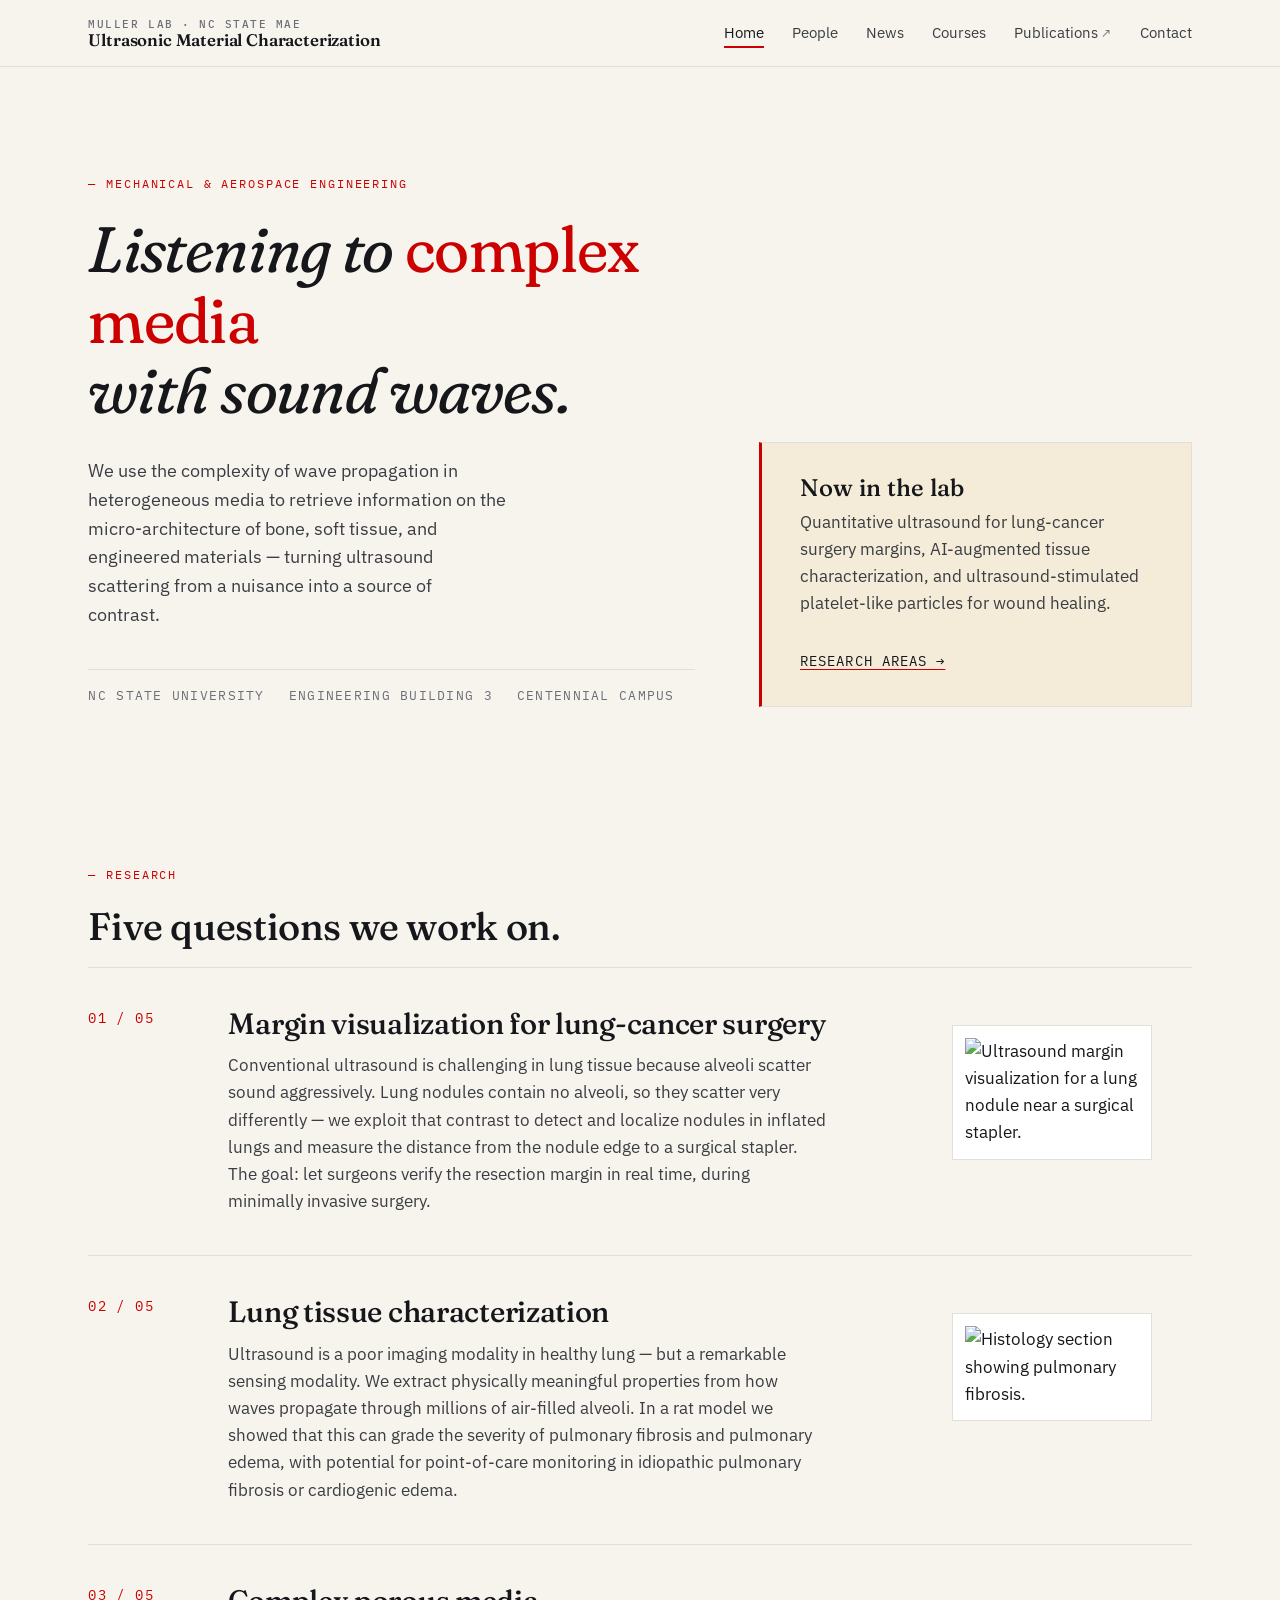
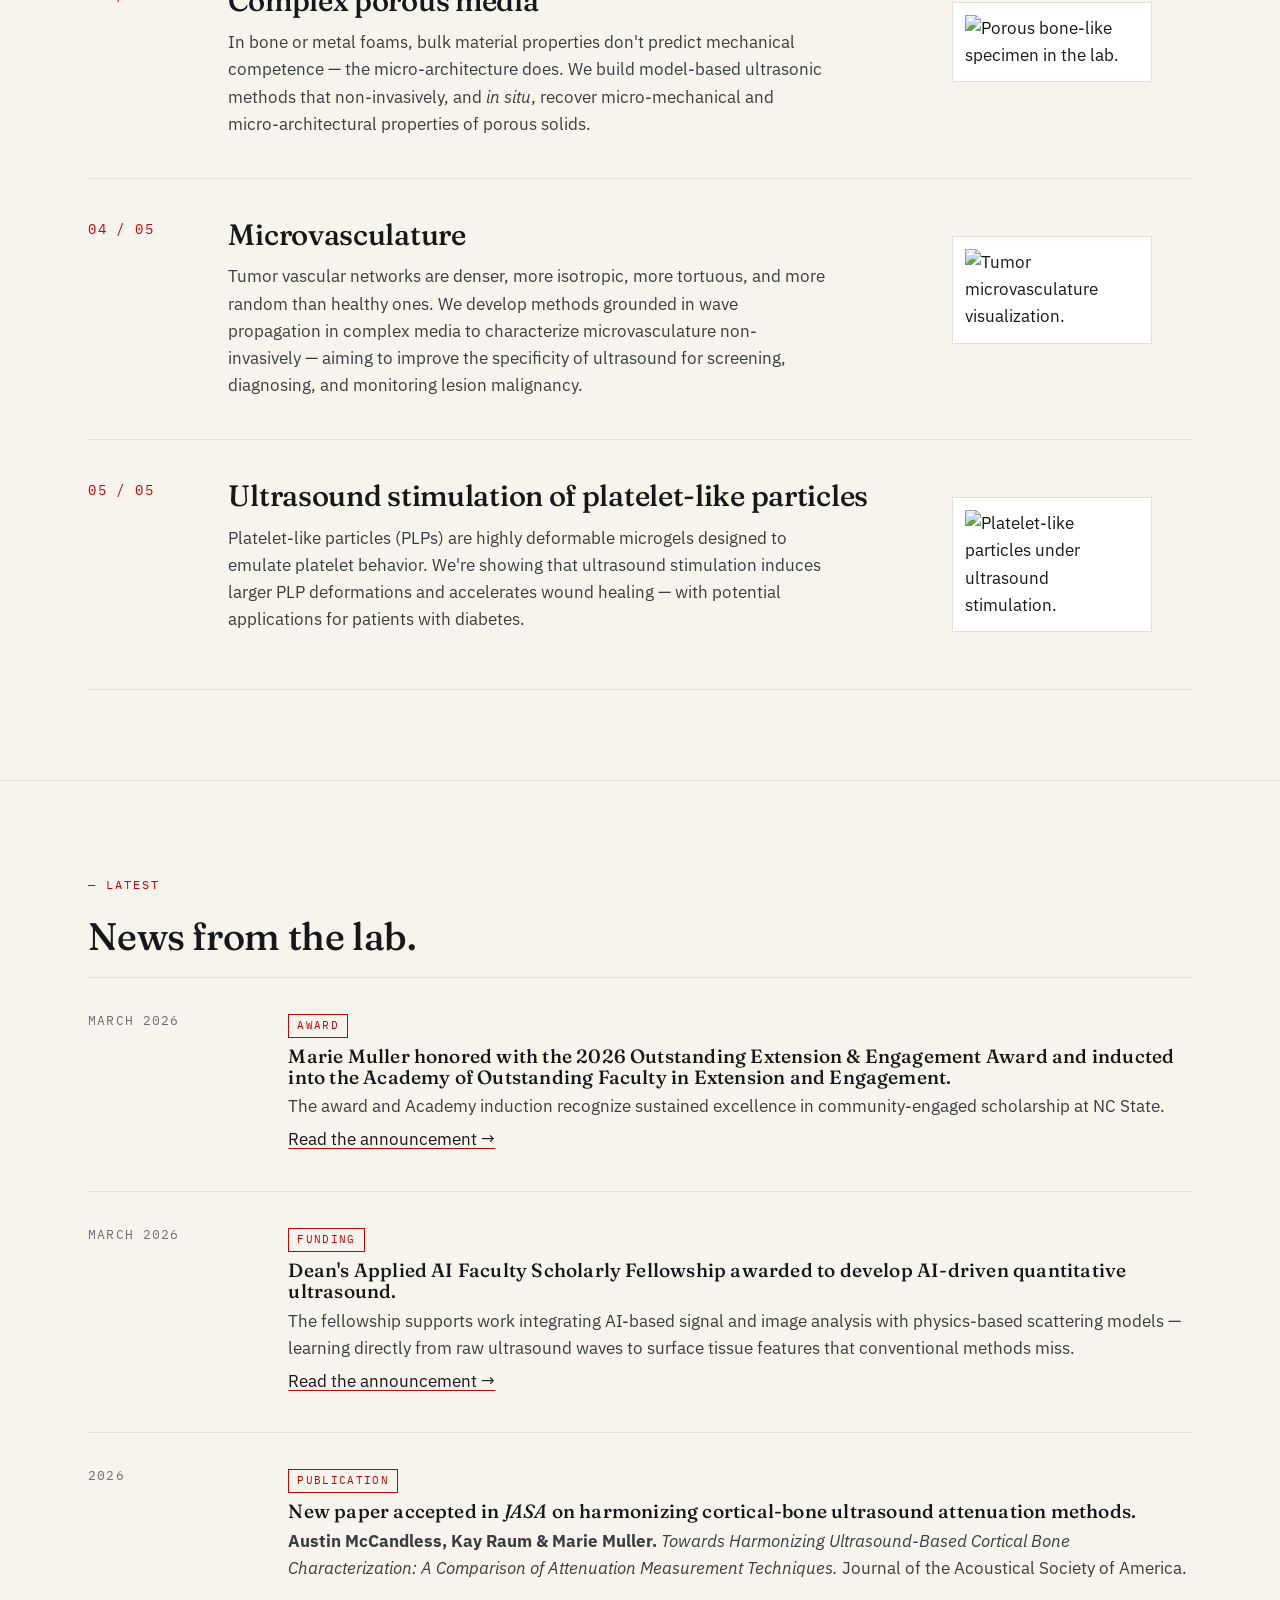
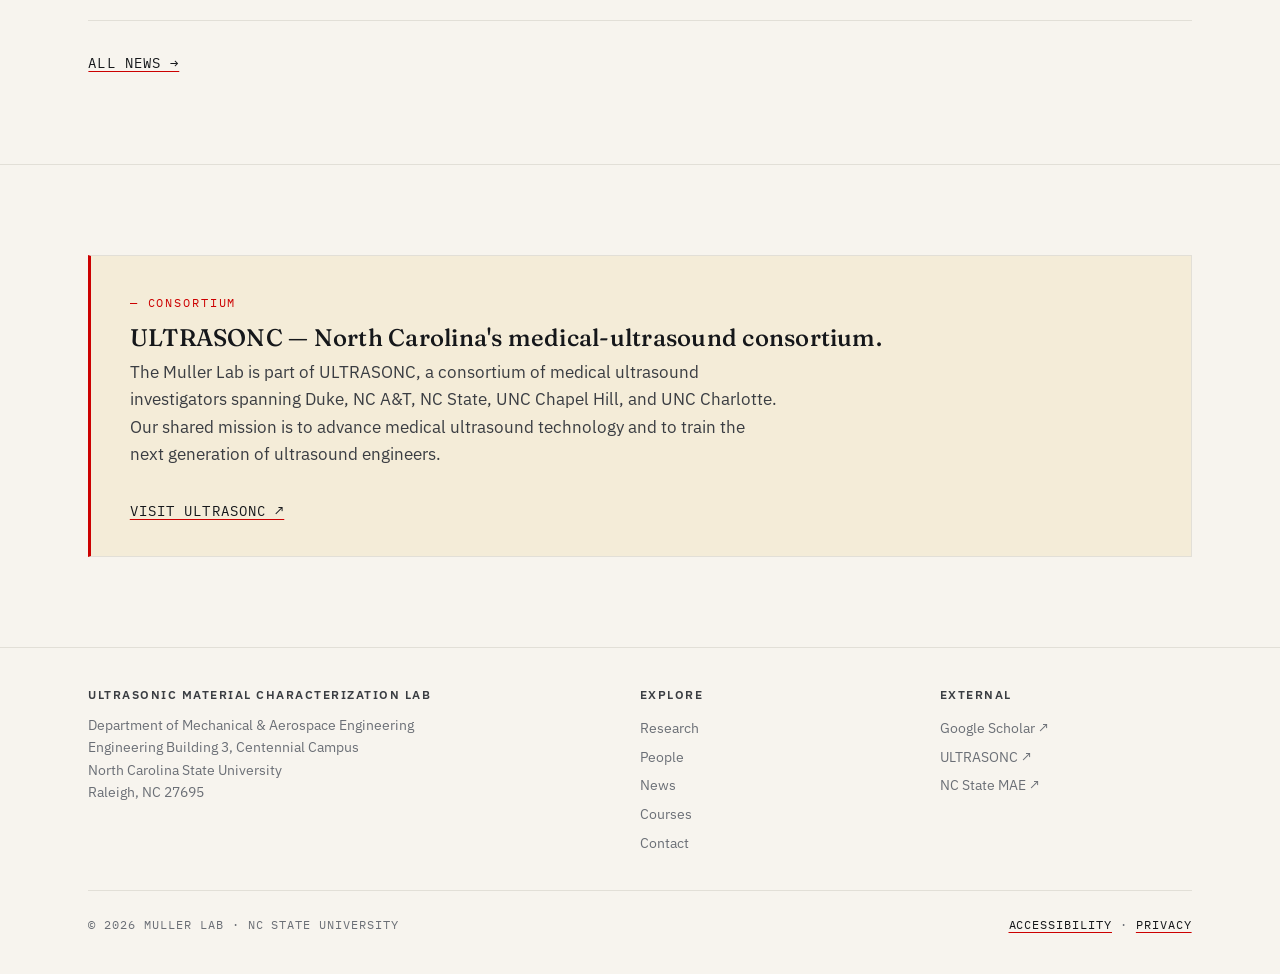
==== index.html @ 711a4ac7 "Add files via upload" ====
<!doctype html>
<html lang="en">
<head>
  <meta charset="utf-8" />
  <meta name="viewport" content="width=device-width, initial-scale=1" />
  <title>Ultrasonic Material Characterization Lab — Marie Muller, NC State</title>
  <meta name="description" content="The Muller Lab at NC State develops ultrasound methods to characterize the micro-architecture of complex media — from lung tissue and bone to engineered soft materials." />

  <!-- Fonts: Fraunces (display serif) + IBM Plex Sans (body) -->
  <link rel="preconnect" href="https://fonts.googleapis.com" />
  <link rel="preconnect" href="https://fonts.gstatic.com" crossorigin />
  <link href="https://fonts.googleapis.com/css2?family=Fraunces:ital,opsz,wght,SOFT,WONK@0,9..144,400..700,30..100,0..1;1,9..144,400..700,30..100,0..1&family=IBM+Plex+Mono:wght@400;500&family=IBM+Plex+Sans:wght@400;500;600&display=swap" rel="stylesheet" />

  <link rel="stylesheet" href="assets/css/style.css" />
</head>
<body>

  <header class="site-header">
    <nav class="nav" aria-label="Primary">
      <a class="brand" href="index.html">
        <small>Muller Lab · NC State MAE</small>
        <b>Ultrasonic Material Characterization</b>
      </a>
      <button class="nav-toggle" aria-expanded="false" aria-controls="nav-links">Menu</button>
      <ul class="nav-links" id="nav-links">
        <li><a class="active" href="index.html">Home</a></li>
        <li><a href="people.html">People</a></li>
        <li><a href="news.html">News</a></li>
        <li><a href="courses.html">Courses</a></li>
        <li><a class="external" href="https://scholar.google.com/citations?user=9_iponoAAAAJ&hl=en" rel="noopener">Publications</a></li>
        <li><a href="contact.html">Contact</a></li>
      </ul>
    </nav>
  </header>

  <main>

    <!-- HERO -->
    <section class="hero">
      <div class="wrap">
        <div class="hero-grid">
          <div class="reveal d1">
            <span class="eyebrow">Mechanical &amp; Aerospace Engineering</span>
            <h1>Listening to <em>complex media</em><br/>with sound waves.</h1>
            <p class="hero-lede">
              We use the complexity of wave propagation in heterogeneous media to retrieve
              information on the micro-architecture of bone, soft tissue, and engineered
              materials — turning ultrasound scattering from a nuisance into a source of contrast.
            </p>
            <div class="hero-meta">
              <span>NC State University</span>
              <span>Engineering Building 3</span>
              <span>Centennial Campus</span>
            </div>
          </div>
          <aside class="reveal d3" aria-label="Lab at a glance">
            <div class="callout">
              <h3>Now in the lab</h3>
              <p>
                Quantitative ultrasound for lung-cancer surgery margins, AI-augmented tissue
                characterization, and ultrasound-stimulated platelet-like particles for wound
                healing.
              </p>
              <a class="callout-link" href="#research">Research areas →</a>
            </div>
          </aside>
        </div>
      </div>
    </section>

    <!-- RESEARCH -->
    <section class="section" id="research">
      <div class="wrap">
        <span class="eyebrow">Research</span>
        <h2>Five questions we work on.</h2>

        <div class="research-list">

          <article class="research-item">
            <div class="research-num">01 / 05</div>
            <div class="research-body">
              <h3>Margin visualization for lung-cancer surgery</h3>
              <p>
                Conventional ultrasound is challenging in lung tissue because alveoli scatter
                sound aggressively. Lung nodules contain no alveoli, so they scatter very
                differently — we exploit that contrast to detect and localize nodules in
                inflated lungs and measure the distance from the nodule edge to a surgical
                stapler. The goal: let surgeons verify the resection margin in real time,
                during minimally invasive surgery.
              </p>
            </div>
            <figure class="research-figure">
              <img src="https://i0.wp.com/muller.wordpress.ncsu.edu/files/2023/11/NoduleMargin.png?ssl=1" alt="Ultrasound margin visualization for a lung nodule near a surgical stapler." loading="lazy" />
            </figure>
          </article>

          <article class="research-item">
            <div class="research-num">02 / 05</div>
            <div class="research-body">
              <h3>Lung tissue characterization</h3>
              <p>
                Ultrasound is a poor imaging modality in healthy lung — but a remarkable
                sensing modality. We extract physically meaningful properties from how waves
                propagate through millions of air-filled alveoli. In a rat model we showed
                that this can grade the severity of pulmonary fibrosis and pulmonary edema,
                with potential for point-of-care monitoring in idiopathic pulmonary fibrosis
                or cardiogenic edema.
              </p>
            </div>
            <figure class="research-figure">
              <img src="https://i0.wp.com/muller.wordpress.ncsu.edu/files/2020/08/FibrosisHist.jpg?ssl=1" alt="Histology section showing pulmonary fibrosis." loading="lazy" />
            </figure>
          </article>

          <article class="research-item">
            <div class="research-num">03 / 05</div>
            <div class="research-body">
              <h3>Complex porous media</h3>
              <p>
                In bone or metal foams, bulk material properties don't predict mechanical
                competence — the micro-architecture does. We build model-based ultrasonic
                methods that non-invasively, and <em>in&nbsp;situ</em>, recover micro-mechanical
                and micro-architectural properties of porous solids.
              </p>
            </div>
            <figure class="research-figure">
              <img src="https://i0.wp.com/muller.wordpress.ncsu.edu/files/2015/06/20151201_102800.jpg?ssl=1" alt="Porous bone-like specimen in the lab." loading="lazy" />
            </figure>
          </article>

          <article class="research-item">
            <div class="research-num">04 / 05</div>
            <div class="research-body">
              <h3>Microvasculature</h3>
              <p>
                Tumor vascular networks are denser, more isotropic, more tortuous, and more
                random than healthy ones. We develop methods grounded in wave propagation in
                complex media to characterize microvasculature non-invasively — aiming to
                improve the specificity of ultrasound for screening, diagnosing, and monitoring
                lesion malignancy.
              </p>
            </div>
            <figure class="research-figure">
              <img src="https://i0.wp.com/muller.wordpress.ncsu.edu/files/2018/06/TumorVasc.jpg?ssl=1" alt="Tumor microvasculature visualization." loading="lazy" />
            </figure>
          </article>

          <article class="research-item">
            <div class="research-num">05 / 05</div>
            <div class="research-body">
              <h3>Ultrasound stimulation of platelet-like particles</h3>
              <p>
                Platelet-like particles (PLPs) are highly deformable microgels designed to
                emulate platelet behavior. We're showing that ultrasound stimulation induces
                larger PLP deformations and accelerates wound healing — with potential
                applications for patients with diabetes.
              </p>
            </div>
            <figure class="research-figure">
              <img src="https://i0.wp.com/muller.wordpress.ncsu.edu/files/2019/06/PLP.jpg?ssl=1" alt="Platelet-like particles under ultrasound stimulation." loading="lazy" />
            </figure>
          </article>

        </div>
      </div>
    </section>

    <!-- LATEST NEWS PREVIEW -->
    <section class="section">
      <div class="wrap">
        <span class="eyebrow">Latest</span>
        <h2>News from the lab.</h2>

        <ul class="news-list">

          <li class="news-item">
            <div class="news-date">March 2026</div>
            <div class="news-body">
              <span class="news-tag">Award</span>
              <h3>Marie Muller honored with the 2026 Outstanding Extension &amp; Engagement Award and inducted into the Academy of Outstanding Faculty in Extension and Engagement.</h3>
              <p>The award and Academy induction recognize sustained excellence in community-engaged scholarship at NC State.</p>
              <p><a href="https://oe.ncsu.edu/2026-engaged-university-awards-ceremony-recognizes-top-scholars-teams-and-partners/" rel="noopener">Read the announcement →</a></p>
            </div>
          </li>

          <li class="news-item">
            <div class="news-date">March 2026</div>
            <div class="news-body">
              <span class="news-tag">Funding</span>
              <h3>Dean's Applied AI Faculty Scholarly Fellowship awarded to develop AI-driven quantitative ultrasound.</h3>
              <p>The fellowship supports work integrating AI-based signal and image analysis with physics-based scattering models — learning directly from raw ultrasound waves to surface tissue features that conventional methods miss.</p>
              <p><a href="https://engr.ncsu.edu/news/2026/03/11/coe-faculty-members-level-up-in-applied-ai/" rel="noopener">Read the announcement →</a></p>
            </div>
          </li>

          <li class="news-item">
            <div class="news-date">2026</div>
            <div class="news-body">
              <span class="news-tag">Publication</span>
              <h3>New paper accepted in <i>JASA</i> on harmonizing cortical-bone ultrasound attenuation methods.</h3>
              <p><b>Austin McCandless, Kay Raum &amp; Marie Muller.</b> <i>Towards Harmonizing Ultrasound-Based Cortical Bone Characterization: A Comparison of Attenuation Measurement Techniques.</i> Journal of the Acoustical Society of America.</p>
            </div>
          </li>

        </ul>

        <p style="margin-top:2rem;font-family:var(--font-mono);font-size:.85rem;letter-spacing:.08em;text-transform:uppercase;">
          <a href="news.html">All news →</a>
        </p>
      </div>
    </section>

    <!-- CONSORTIUM -->
    <section class="section">
      <div class="wrap">
        <div class="callout">
          <span class="eyebrow" style="margin-bottom:.75rem;">Consortium</span>
          <h3>ULTRASONC — North Carolina's medical-ultrasound consortium.</h3>
          <p>
            The Muller Lab is part of ULTRASONC, a consortium of medical ultrasound investigators spanning Duke, NC&nbsp;A&amp;T, NC&nbsp;State, UNC Chapel Hill, and UNC Charlotte. Our shared mission is to advance medical ultrasound technology and to train the next generation of ultrasound engineers.
          </p>
          <a class="callout-link" href="https://tarheels.live/ultrasonc/" rel="noopener">Visit ULTRASONC ↗</a>
        </div>
      </div>
    </section>

  </main>

  <footer class="site-footer">
    <div class="wrap">
      <div class="footer-grid">
        <div>
          <h4>Ultrasonic Material Characterization Lab</h4>
          <p>Department of Mechanical &amp; Aerospace Engineering<br/>
          Engineering Building 3, Centennial Campus<br/>
          North Carolina State University<br/>
          Raleigh, NC 27695</p>
        </div>
        <div>
          <h4>Explore</h4>
          <ul>
            <li><a href="index.html">Research</a></li>
            <li><a href="people.html">People</a></li>
            <li><a href="news.html">News</a></li>
            <li><a href="courses.html">Courses</a></li>
            <li><a href="contact.html">Contact</a></li>
          </ul>
        </div>
        <div>
          <h4>External</h4>
          <ul>
            <li><a href="https://scholar.google.com/citations?user=9_iponoAAAAJ&hl=en" rel="noopener">Google Scholar ↗</a></li>
            <li><a href="https://tarheels.live/ultrasonc/" rel="noopener">ULTRASONC ↗</a></li>
            <li><a href="https://www.mae.ncsu.edu/" rel="noopener">NC State MAE ↗</a></li>
          </ul>
        </div>
      </div>
      <div class="footer-bottom">
        <span>© 2026 Muller Lab · NC State University</span>
        <span><a href="https://accessibility.ncsu.edu/" rel="noopener">Accessibility</a> · <a href="https://www.ncsu.edu/privacy/" rel="noopener">Privacy</a></span>
      </div>
    </div>
  </footer>

  <script>
    // Mobile nav toggle
    const btn = document.querySelector('.nav-toggle');
    const links = document.getElementById('nav-links');
    if (btn && links) {
      btn.addEventListener('click', () => {
        const open = links.classList.toggle('is-open');
        btn.setAttribute('aria-expanded', open);
      });
    }
  </script>
</body>
</html>
---- assets/css/style.css ----
/* =========================================================
   Ultrasonic Material Characterization Lab — site styles
   ========================================================= */

/* ---------- Tokens ---------- */
:root {
  /* Color */
  --bg:           #f7f4ee;       /* warm off-white */
  --bg-elev:      #ffffff;       /* card surface  */
  --ink:          #15171a;       /* near-black, slightly warm */
  --ink-soft:     #3a3d42;
  --ink-muted:    #6b6f76;
  --line:         #e2dfd7;       /* hairline rule */
  --accent:       #cc0000;       /* NC State red (used sparingly) */
  --accent-deep:  #8a0000;
  --highlight:    #f4ecd8;       /* warm callout bg */

  /* Type */
  --font-display: "Fraunces", "Iowan Old Style", Georgia, serif;
  --font-body:    "IBM Plex Sans", system-ui, -apple-system, "Segoe UI", sans-serif;
  --font-mono:    "IBM Plex Mono", ui-monospace, SFMono-Regular, monospace;

  /* Layout */
  --max-w:        1180px;
  --gutter:       clamp(1.25rem, 3vw, 2.5rem);
  --radius:       2px;            /* very subtle, editorial */
}

/* ---------- Reset-ish ---------- */
*, *::before, *::after { box-sizing: border-box; }
html { scroll-behavior: smooth; }
body {
  margin: 0;
  background: var(--bg);
  color: var(--ink);
  font-family: var(--font-body);
  font-size: 17px;
  line-height: 1.6;
  -webkit-font-smoothing: antialiased;
  text-rendering: optimizeLegibility;
}
img { max-width: 100%; height: auto; display: block; }
a { color: var(--ink); text-decoration: underline; text-decoration-color: var(--accent); text-underline-offset: 3px; text-decoration-thickness: 1px; transition: color .15s ease; }
a:hover { color: var(--accent); }

h1, h2, h3, h4 {
  font-family: var(--font-display);
  font-weight: 500;
  font-variation-settings: "SOFT" 30, "WONK" 0;
  line-height: 1.1;
  letter-spacing: -0.01em;
  color: var(--ink);
  margin: 0 0 .5em;
}
h1 { font-size: clamp(2.4rem, 5vw, 4rem); font-weight: 400; }
h2 { font-size: clamp(1.7rem, 3vw, 2.4rem); }
h3 { font-size: 1.25rem; font-weight: 600; font-family: var(--font-body); letter-spacing: .01em; }
h4 { font-size: 1rem; font-family: var(--font-body); font-weight: 600; text-transform: uppercase; letter-spacing: .12em; color: var(--ink-soft); }

p { margin: 0 0 1em; }
p:last-child { margin-bottom: 0; }

/* ---------- Layout primitives ---------- */
.wrap { max-width: var(--max-w); margin: 0 auto; padding: 0 var(--gutter); }
.section { padding: clamp(3rem, 7vw, 6rem) 0; }
.section + .section { border-top: 1px solid var(--line); }

.eyebrow {
  display: inline-block;
  font-family: var(--font-mono);
  font-size: .78rem;
  letter-spacing: .15em;
  text-transform: uppercase;
  color: var(--accent);
  margin-bottom: 1.25rem;
}
.eyebrow::before { content: "— "; color: var(--accent); }

/* ---------- Header / nav ---------- */
.site-header {
  position: sticky;
  top: 0;
  background: rgba(247, 244, 238, 0.92);
  backdrop-filter: saturate(140%) blur(8px);
  -webkit-backdrop-filter: saturate(140%) blur(8px);
  border-bottom: 1px solid var(--line);
  z-index: 100;
}
.nav {
  display: flex;
  align-items: center;
  justify-content: space-between;
  padding: 1rem var(--gutter);
  max-width: var(--max-w);
  margin: 0 auto;
  gap: 1rem;
}
.brand {
  font-family: var(--font-display);
  font-size: 1.05rem;
  font-weight: 500;
  letter-spacing: -0.01em;
  text-decoration: none;
  color: var(--ink);
  line-height: 1.15;
}
.brand b { display: block; font-weight: 600; }
.brand small { display: block; font-family: var(--font-mono); font-size: .68rem; letter-spacing: .14em; text-transform: uppercase; color: var(--ink-muted); margin-top: 2px; }

.nav-toggle {
  display: none;
  background: transparent;
  border: 1px solid var(--line);
  padding: .5rem .75rem;
  font-family: var(--font-mono);
  font-size: .8rem;
  letter-spacing: .1em;
  text-transform: uppercase;
  cursor: pointer;
  color: var(--ink);
}

.nav-links {
  display: flex;
  gap: 1.75rem;
  list-style: none;
  margin: 0;
  padding: 0;
}
.nav-links a {
  font-family: var(--font-body);
  font-size: .92rem;
  text-decoration: none;
  color: var(--ink-soft);
  position: relative;
  padding: .25rem 0;
}
.nav-links a:hover { color: var(--ink); }
.nav-links a.active { color: var(--ink); }
.nav-links a.active::after {
  content: "";
  position: absolute;
  left: 0; right: 0; bottom: -2px;
  height: 2px;
  background: var(--accent);
}
.nav-links a.external::after {
  content: " ↗";
  color: var(--ink-muted);
  font-size: .85em;
}

/* ---------- Hero ---------- */
.hero {
  padding: clamp(3rem, 8vw, 7rem) 0 clamp(2rem, 5vw, 4rem);
}
.hero-grid {
  display: grid;
  grid-template-columns: 1fr;
  gap: 2rem;
  align-items: end;
}
@media (min-width: 820px) {
  .hero-grid { grid-template-columns: 1.4fr 1fr; gap: 4rem; }
}
.hero h1 {
  font-style: italic;
  font-variation-settings: "SOFT" 80, "WONK" 1;
}
.hero h1 em { font-style: normal; color: var(--accent); }
.hero-lede {
  font-size: clamp(1.05rem, 1.4vw, 1.2rem);
  color: var(--ink-soft);
  max-width: 38ch;
  margin-top: 1.5rem;
}
.hero-meta {
  font-family: var(--font-mono);
  font-size: .8rem;
  letter-spacing: .1em;
  text-transform: uppercase;
  color: var(--ink-muted);
  border-top: 1px solid var(--line);
  padding-top: 1rem;
  margin-top: 2.5rem;
  display: flex;
  flex-wrap: wrap;
  gap: 1.5rem;
}

/* ---------- Research grid ---------- */
.research-list {
  display: grid;
  grid-template-columns: 1fr;
  gap: 0;
}
.research-item {
  display: grid;
  grid-template-columns: 1fr;
  gap: 1.5rem;
  padding: 2.5rem 0;
  border-top: 1px solid var(--line);
}
.research-item:last-child { border-bottom: 1px solid var(--line); }
@media (min-width: 760px) {
  .research-item {
    grid-template-columns: 100px 1fr 280px;
    gap: 2.5rem;
    align-items: start;
  }
}
.research-num {
  font-family: var(--font-mono);
  font-size: .85rem;
  letter-spacing: .1em;
  color: var(--accent);
}
.research-body h3 {
  font-family: var(--font-display);
  font-size: clamp(1.4rem, 2.3vw, 1.85rem);
  font-weight: 500;
  letter-spacing: -0.01em;
  margin-bottom: .75rem;
}
.research-body p {
  color: var(--ink-soft);
  max-width: 60ch;
}
.research-figure {
  background: var(--bg-elev);
  border: 1px solid var(--line);
  padding: .75rem;
  align-self: start;
}
.research-figure img { width: 100%; }

/* ---------- News ---------- */
.news-list {
  list-style: none;
  padding: 0;
  margin: 0;
}
.news-item {
  display: grid;
  grid-template-columns: 1fr;
  gap: .5rem;
  padding: 2rem 0;
  border-top: 1px solid var(--line);
}
.news-item:last-child { border-bottom: 1px solid var(--line); }
@media (min-width: 720px) {
  .news-item { grid-template-columns: 160px 1fr; gap: 2.5rem; }
}
.news-date {
  font-family: var(--font-mono);
  font-size: .82rem;
  letter-spacing: .08em;
  text-transform: uppercase;
  color: var(--ink-muted);
}
.news-body h3 { margin-bottom: .35rem; font-family: var(--font-display); font-weight: 500; font-size: 1.2rem; }
.news-body p { color: var(--ink-soft); margin-bottom: .35rem; }
.news-tag {
  display: inline-block;
  font-family: var(--font-mono);
  font-size: .7rem;
  letter-spacing: .12em;
  text-transform: uppercase;
  color: var(--accent);
  border: 1px solid var(--accent);
  padding: 2px 8px;
  margin-bottom: .5rem;
}

/* ---------- People ---------- */
.pi-feature {
  display: grid;
  grid-template-columns: 1fr;
  gap: 2rem;
  align-items: start;
}
@media (min-width: 760px) {
  .pi-feature { grid-template-columns: 320px 1fr; gap: 3.5rem; }
}
.pi-photo {
  background: var(--bg-elev);
  border: 1px solid var(--line);
  padding: .5rem;
}
.pi-photo img { width: 100%; aspect-ratio: 1 / 1; object-fit: cover; object-position: center 25%; }
.pi-feature h2 { margin-bottom: .25rem; }
.pi-feature .pi-title {
  font-family: var(--font-mono);
  font-size: .85rem;
  letter-spacing: .08em;
  text-transform: uppercase;
  color: var(--ink-muted);
  margin-bottom: 1.5rem;
}

.people-grid {
  display: grid;
  grid-template-columns: repeat(auto-fill, minmax(220px, 1fr));
  gap: 2rem 1.75rem;
  margin-top: 1.5rem;
}
.person {
  display: flex;
  flex-direction: column;
}
.person-photo {
  aspect-ratio: 1 / 1;
  background: var(--bg-elev);
  border: 1px solid var(--line);
  overflow: hidden;
  margin-bottom: .85rem;
}
.person-photo img { width: 100%; height: 100%; object-fit: cover; }
.person-photo.placeholder {
  display: flex;
  align-items: center;
  justify-content: center;
  font-family: var(--font-display);
  font-size: 3.5rem;
  font-weight: 400;
  color: var(--ink-muted);
  background: linear-gradient(135deg, #f0ebdf, #e6dfce);
}
.person h4 {
  font-family: var(--font-display);
  font-size: 1.1rem;
  font-weight: 600;
  text-transform: none;
  letter-spacing: 0;
  color: var(--ink);
  margin-bottom: .25rem;
}
.person p {
  font-size: .92rem;
  color: var(--ink-soft);
  margin-bottom: .5rem;
}
.person .person-email {
  font-family: var(--font-mono);
  font-size: .78rem;
  color: var(--ink-muted);
  margin-top: auto;
}

/* Alumni */
.alumni-block { columns: 1; column-gap: 2.5rem; }
@media (min-width: 600px) { .alumni-block { columns: 2; } }
@media (min-width: 960px) { .alumni-block { columns: 3; } }
.alumni-block ul { list-style: none; padding: 0; margin: 0; }
.alumni-block li {
  break-inside: avoid;
  padding: .5rem 0;
  border-bottom: 1px dotted var(--line);
  font-size: .94rem;
  color: var(--ink-soft);
}
.alumni-block li b { color: var(--ink); font-weight: 600; }

/* ---------- Courses ---------- */
.courses {
  display: grid;
  grid-template-columns: 1fr;
  gap: 0;
}
.course {
  display: grid;
  grid-template-columns: 1fr;
  gap: .75rem;
  padding: 2rem 0;
  border-top: 1px solid var(--line);
}
.course:last-child { border-bottom: 1px solid var(--line); }
@media (min-width: 720px) {
  .course { grid-template-columns: 200px 1fr; gap: 2.5rem; }
}
.course-code {
  font-family: var(--font-mono);
  font-size: .85rem;
  letter-spacing: .08em;
  color: var(--ink);
}
.course-code .course-term {
  display: block;
  color: var(--ink-muted);
  margin-top: .35rem;
  font-size: .78rem;
  letter-spacing: .12em;
  text-transform: uppercase;
}
.course h3 {
  font-family: var(--font-display);
  font-size: 1.4rem;
  font-weight: 500;
  letter-spacing: -0.01em;
  margin-bottom: .5rem;
}
.course p { color: var(--ink-soft); }

/* ---------- Callout / consortium card ---------- */
.callout {
  background: var(--highlight);
  border: 1px solid var(--line);
  border-left: 3px solid var(--accent);
  padding: 2rem clamp(1.5rem, 3vw, 2.5rem);
  margin: 0;
}
.callout h3 { font-family: var(--font-display); font-size: 1.5rem; font-weight: 500; margin-bottom: .5rem; }
.callout p { color: var(--ink-soft); max-width: 65ch; }
.callout .callout-link {
  display: inline-block;
  margin-top: 1rem;
  font-family: var(--font-mono);
  font-size: .85rem;
  letter-spacing: .08em;
  text-transform: uppercase;
}

/* ---------- Contact / footer ---------- */
.contact-grid {
  display: grid;
  grid-template-columns: 1fr;
  gap: 2rem;
}
@media (min-width: 720px) { .contact-grid { grid-template-columns: 1fr 1fr; gap: 3rem; } }
.contact-block h4 { margin-bottom: .75rem; }
.contact-block p, .contact-block address {
  font-style: normal;
  color: var(--ink-soft);
  font-size: 1rem;
  line-height: 1.7;
}

.site-footer {
  border-top: 1px solid var(--line);
  padding: 2.5rem 0;
  background: var(--bg);
  font-size: .88rem;
  color: var(--ink-muted);
}
.footer-grid {
  display: grid;
  grid-template-columns: 1fr;
  gap: 1.5rem;
  align-items: start;
}
@media (min-width: 720px) {
  .footer-grid { grid-template-columns: 2fr 1fr 1fr; gap: 3rem; }
}
.footer-grid h4 { font-size: .78rem; margin-bottom: .75rem; color: var(--ink-soft); }
.footer-grid ul { list-style: none; padding: 0; margin: 0; }
.footer-grid li { padding: .2rem 0; }
.footer-grid a { color: var(--ink-muted); text-decoration: none; }
.footer-grid a:hover { color: var(--ink); }
.footer-bottom {
  margin-top: 2rem;
  padding-top: 1.5rem;
  border-top: 1px solid var(--line);
  display: flex;
  justify-content: space-between;
  flex-wrap: wrap;
  gap: 1rem;
  font-family: var(--font-mono);
  font-size: .75rem;
  letter-spacing: .08em;
  text-transform: uppercase;
  color: var(--ink-muted);
}

/* ---------- Generic page header ---------- */
.page-header {
  padding: clamp(3rem, 6vw, 5rem) 0 clamp(2rem, 4vw, 3rem);
  border-bottom: 1px solid var(--line);
}
.page-header h1 {
  font-style: italic;
  font-variation-settings: "SOFT" 80, "WONK" 1;
  font-size: clamp(2.2rem, 4.5vw, 3.5rem);
}
.page-header p {
  font-size: 1.1rem;
  color: var(--ink-soft);
  max-width: 60ch;
  margin-top: 1rem;
}

/* ---------- Mobile nav ---------- */
@media (max-width: 760px) {
  .nav-toggle { display: inline-block; }
  .nav-links {
    position: absolute;
    top: 100%;
    left: 0;
    right: 0;
    background: var(--bg);
    border-bottom: 1px solid var(--line);
    flex-direction: column;
    align-items: stretch;
    gap: 0;
    padding: .5rem var(--gutter) 1.5rem;
    display: none;
  }
  .nav-links.is-open { display: flex; }
  .nav-links a { padding: .85rem 0; border-bottom: 1px dotted var(--line); }
}

/* ---------- Subtle entrance ---------- */
@media (prefers-reduced-motion: no-preference) {
  .reveal { opacity: 0; transform: translateY(8px); animation: rise .7s ease-out forwards; }
  .reveal.d1 { animation-delay: .05s; }
  .reveal.d2 { animation-delay: .15s; }
  .reveal.d3 { animation-delay: .25s; }
  .reveal.d4 { animation-delay: .35s; }
  @keyframes rise {
    to { opacity: 1; transform: translateY(0); }
  }
}
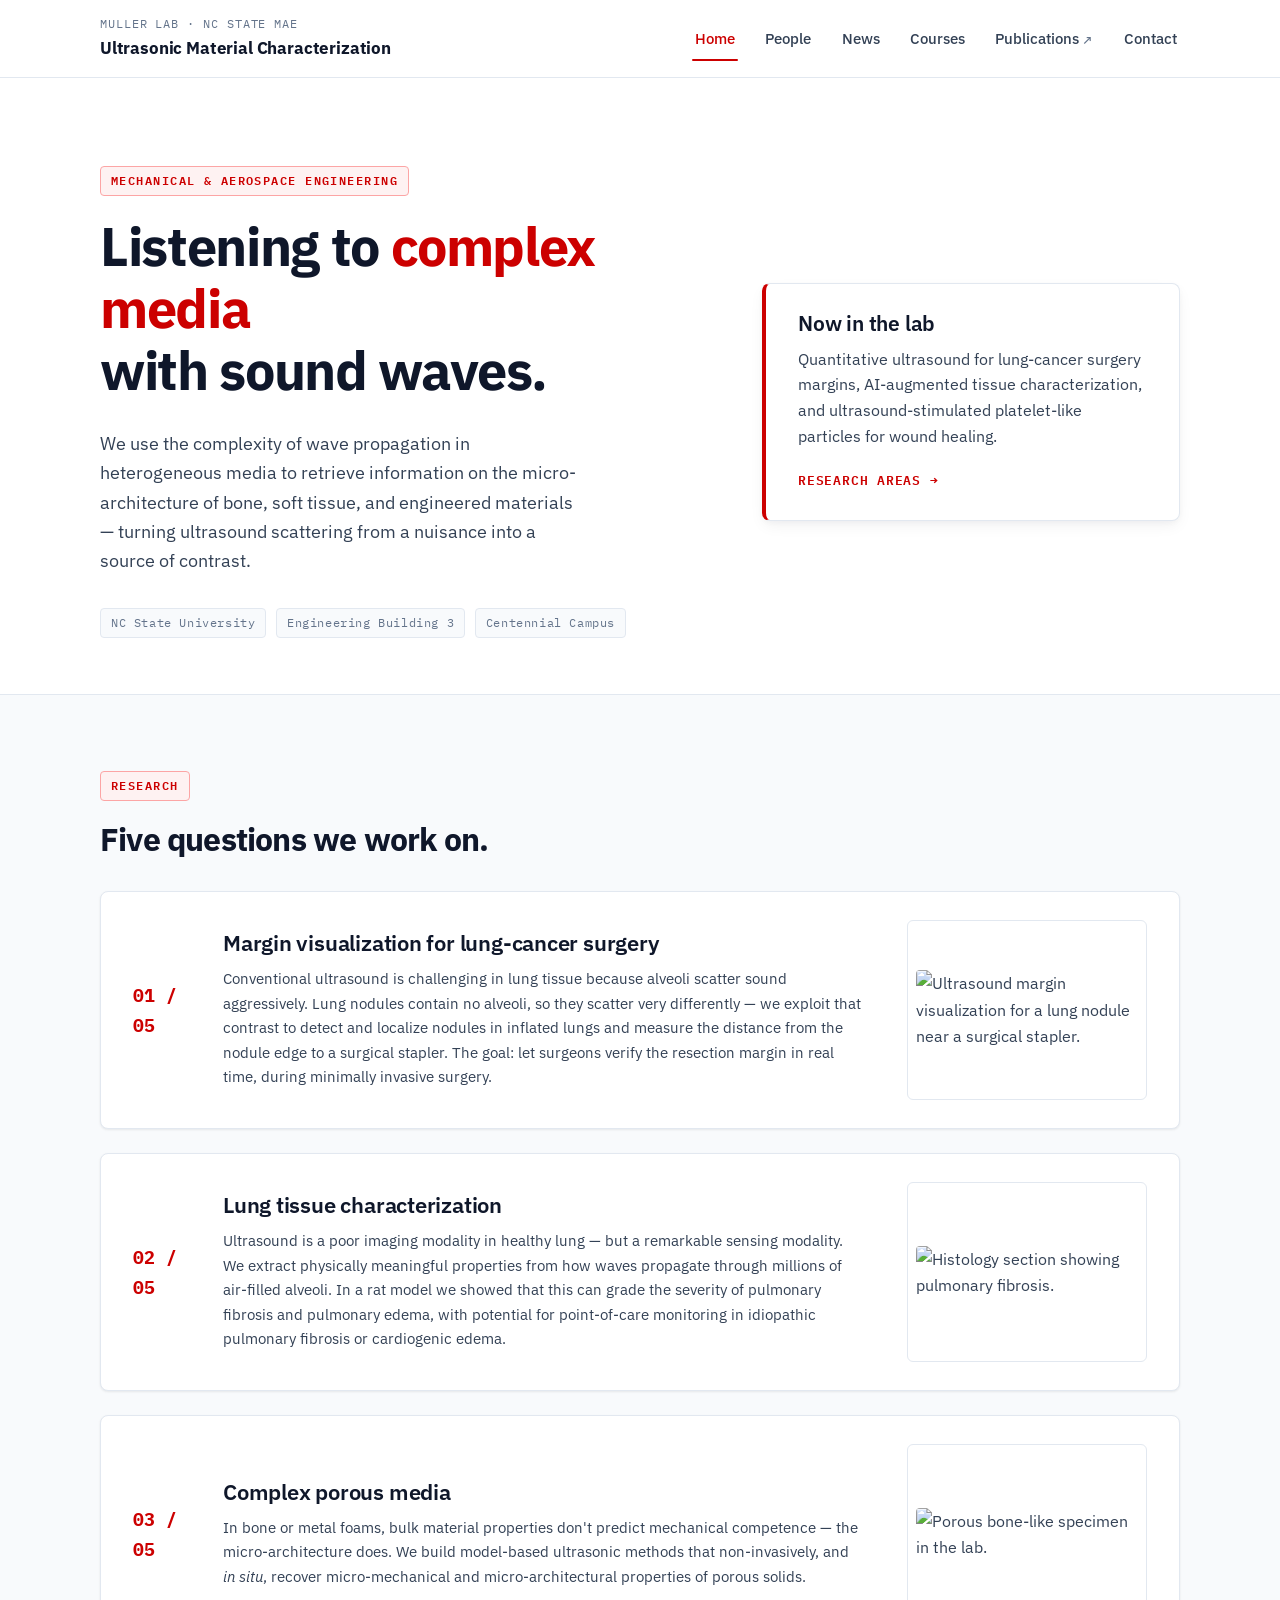
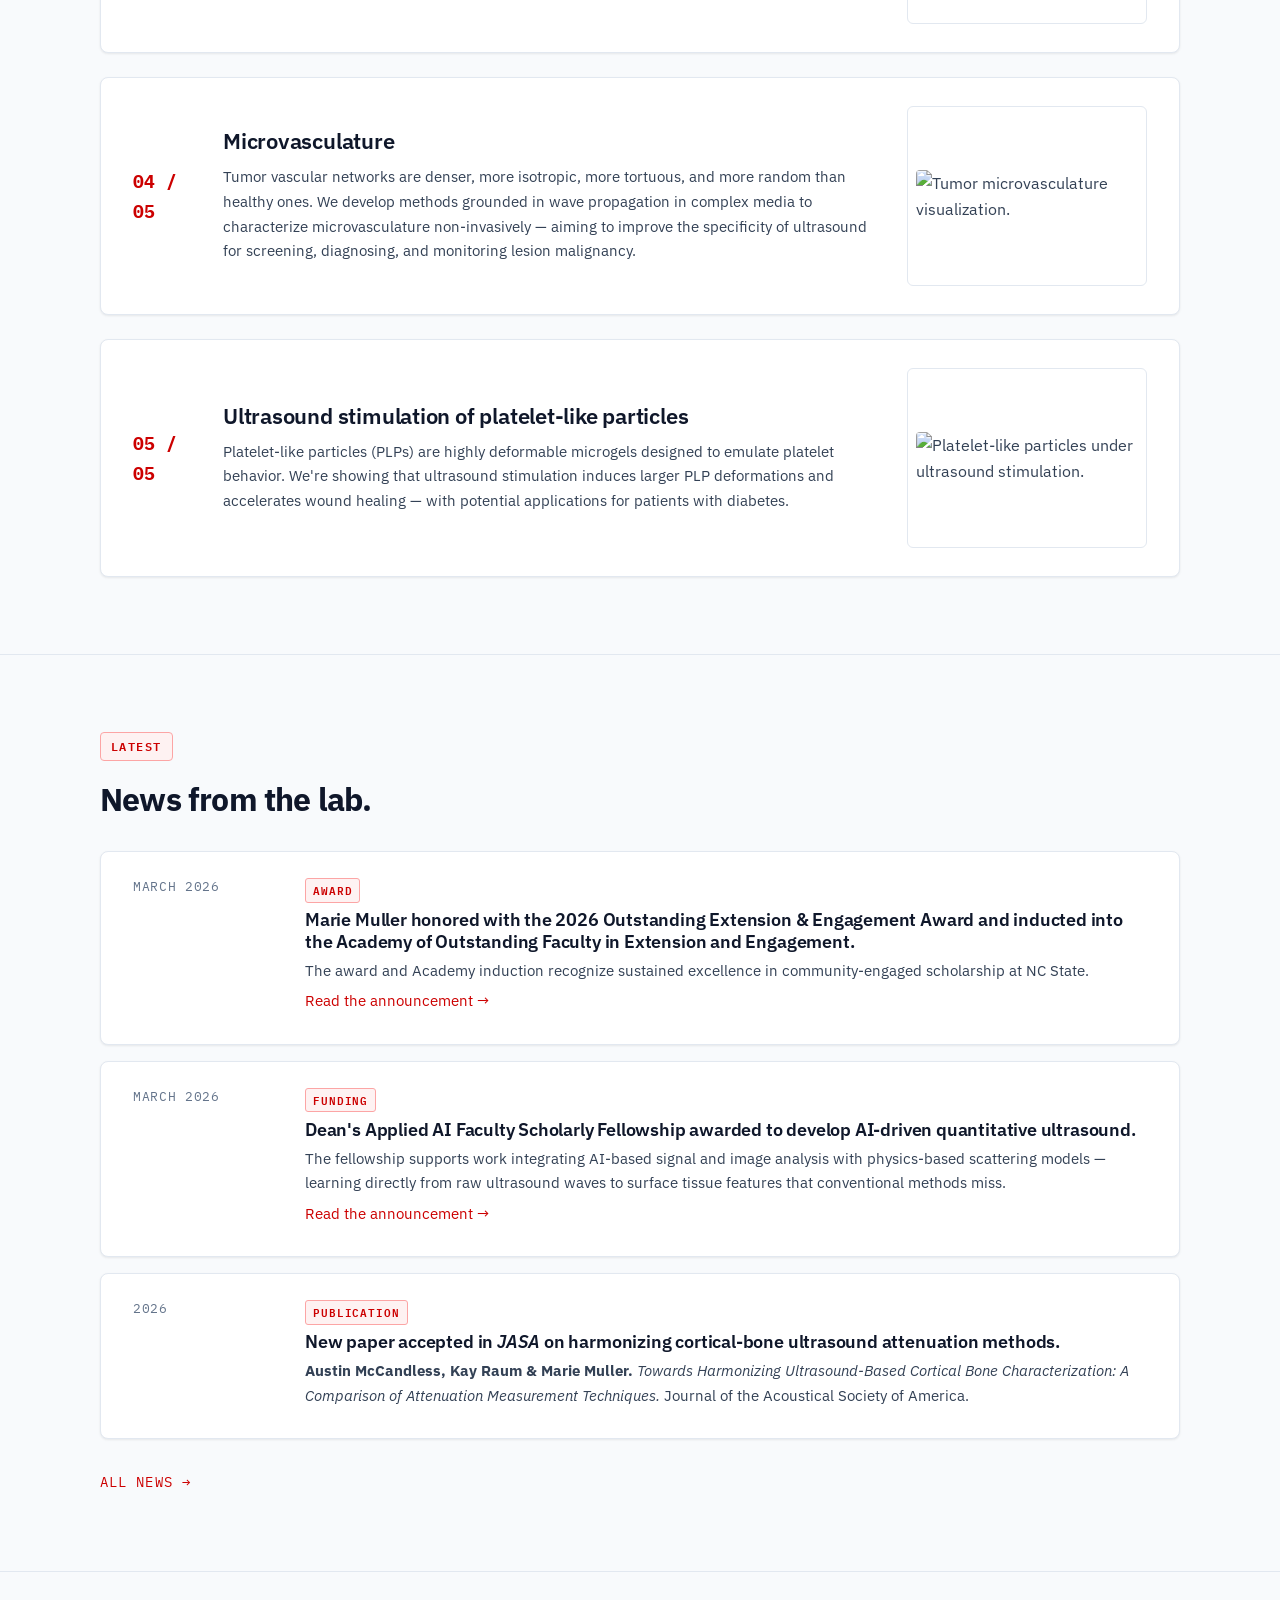
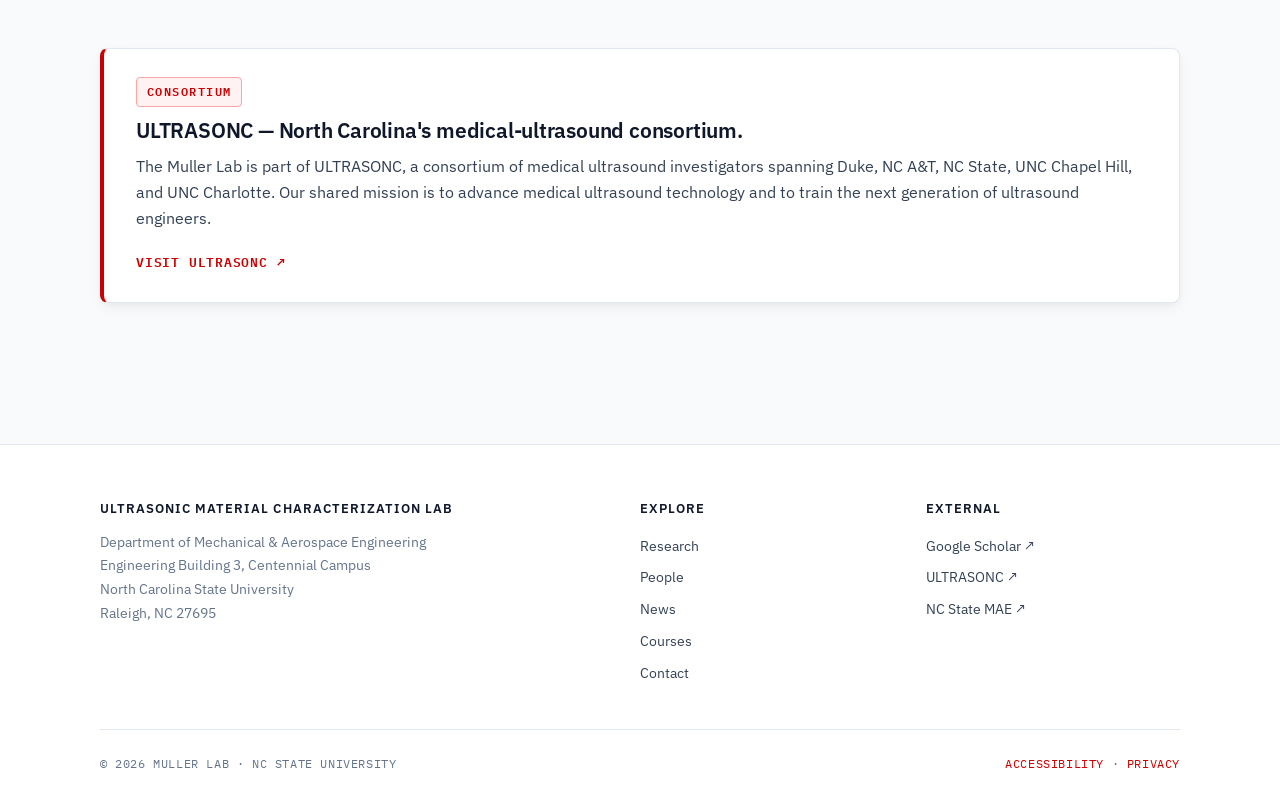
==== commit ad0c93ed: "Update index.html" ====
--- a/index.html
+++ b/index.html
@@ -273,5 +273,65 @@
       });
     }
   </script>
+<!-- Modal Lightbox for Research Areas -->
+  <div class="modal-overlay" id="researchModal" role="dialog" aria-modal="true" aria-hidden="true">
+    <div class="modal-window">
+      <button class="modal-close-btn" id="modalClose" aria-label="Close dialog">&times;</button>
+      <div class="modal-left">
+        <div class="modal-num" id="modalNum"></div>
+        <h3 id="modalTitle"></h3>
+        <p id="modalDesc"></p>
+      </div>
+      <div class="modal-right">
+        <img id="modalImg" src="" alt="" />
+      </div>
+    </div>
+  </div>
+
+  <script>
+    // Click-to-expand functionality for research items
+    const items = document.querySelectorAll('.research-item');
+    const modal = document.getElementById('researchModal');
+    const closeBtn = document.getElementById('modalClose');
+    const mNum = document.getElementById('modalNum');
+    const mTitle = document.getElementById('modalTitle');
+    const mDesc = document.getElementById('modalDesc');
+    const mImg = document.getElementById('modalImg');
+
+    items.forEach(item => {
+      item.addEventListener('click', () => {
+        const num = item.querySelector('.research-num')?.innerText || '';
+        const title = item.querySelector('.research-body h3')?.innerText || '';
+        const desc = item.querySelector('.research-body p')?.innerText || '';
+        const img = item.querySelector('.research-figure img');
+
+        if (img) {
+          mNum.innerText = num;
+          mTitle.innerText = title;
+          mDesc.innerText = desc;
+          mImg.src = img.src;
+          mImg.alt = img.alt || title;
+
+          modal.classList.add('active');
+          modal.setAttribute('aria-hidden', 'false');
+          document.body.style.overflow = 'hidden'; // prevent page background scrolling
+        }
+      });
+    });
+
+    function closeModal() {
+      modal.classList.remove('active');
+      modal.setAttribute('aria-hidden', 'true');
+      document.body.style.overflow = '';
+    }
+
+    closeBtn.addEventListener('click', closeModal);
+    modal.addEventListener('click', (e) => {
+      if (e.target === modal) closeModal();
+    });
+    document.addEventListener('keydown', (e) => {
+      if (e.key === 'Escape' && modal.classList.contains('active')) closeModal();
+    });
+  </script>  
 </body>
 </html>
--- a/assets/css/style.css
+++ b/assets/css/style.css
@@ -1,88 +1,85 @@
 /* =========================================================
-   Ultrasonic Material Characterization Lab — site styles
+   Ultrasonic Material Characterization Lab — Modern Clean
    ========================================================= */
 
-/* ---------- Tokens ---------- */
 :root {
-  /* Color */
-  --bg:           #f7f4ee;       /* warm off-white */
-  --bg-elev:      #ffffff;       /* card surface  */
-  --ink:          #15171a;       /* near-black, slightly warm */
-  --ink-soft:     #3a3d42;
-  --ink-muted:    #6b6f76;
-  --line:         #e2dfd7;       /* hairline rule */
-  --accent:       #cc0000;       /* NC State red (used sparingly) */
-  --accent-deep:  #8a0000;
-  --highlight:    #f4ecd8;       /* warm callout bg */
-
-  /* Type */
-  --font-display: "Fraunces", "Iowan Old Style", Georgia, serif;
-  --font-body:    "IBM Plex Sans", system-ui, -apple-system, "Segoe UI", sans-serif;
-  --font-mono:    "IBM Plex Mono", ui-monospace, SFMono-Regular, monospace;
-
-  /* Layout */
-  --max-w:        1180px;
-  --gutter:       clamp(1.25rem, 3vw, 2.5rem);
-  --radius:       2px;            /* very subtle, editorial */
-}
-
-/* ---------- Reset-ish ---------- */
+  --bg:           #f8fafc;
+  --bg-card:      #ffffff;
+  --ink:          #0f172a;
+  --ink-soft:     #334155;
+  --ink-muted:    #64748b;
+  --line:         #e2e8f0;
+  --accent:       #cc0000;       /* NC State Red */
+  --accent-light: #fef2f2;
+  --accent-border:#fca5a5;
+  --radius:       8px;
+  --shadow-sm:    0 1px 3px rgba(0,0,0,0.05), 0 1px 2px rgba(0,0,0,0.03);
+  --shadow-md:    0 6px 16px -2px rgba(15,23,42,0.06), 0 2px 6px -1px rgba(15,23,42,0.04);
+  --font-body:    "IBM Plex Sans", -apple-system, BlinkMacSystemFont, "Segoe UI", Roboto, sans-serif;
+  --font-display: "IBM Plex Sans", -apple-system, BlinkMacSystemFont, "Segoe UI", Roboto, sans-serif;
+  --font-mono:    "IBM Plex Mono", ui-monospace, Menlo, Consolas, monospace;
+  --max-w:        1160px;
+  --gutter:       clamp(1.25rem, 4vw, 2.5rem);
+}
+
 *, *::before, *::after { box-sizing: border-box; }
 html { scroll-behavior: smooth; }
 body {
   margin: 0;
   background: var(--bg);
+  color: var(--ink-soft);
+  font-family: var(--font-body);
+  font-size: 16px;
+  line-height: 1.65;
+  -webkit-font-smoothing: antialiased;
+}
+
+img { max-width: 100%; height: auto; display: block; }
+a { color: var(--accent); text-decoration: none; transition: all .15s ease; }
+a:hover { text-decoration: underline; color: #990000; }
+
+h1, h2, h3, h4 {
   color: var(--ink);
-  font-family: var(--font-body);
-  font-size: 17px;
-  line-height: 1.6;
-  -webkit-font-smoothing: antialiased;
-  text-rendering: optimizeLegibility;
-}
-img { max-width: 100%; height: auto; display: block; }
-a { color: var(--ink); text-decoration: underline; text-decoration-color: var(--accent); text-underline-offset: 3px; text-decoration-thickness: 1px; transition: color .15s ease; }
-a:hover { color: var(--accent); }
-
-h1, h2, h3, h4 {
   font-family: var(--font-display);
-  font-weight: 500;
-  font-variation-settings: "SOFT" 30, "WONK" 0;
-  line-height: 1.1;
-  letter-spacing: -0.01em;
-  color: var(--ink);
+  font-weight: 700;
+  line-height: 1.18;
   margin: 0 0 .5em;
-}
-h1 { font-size: clamp(2.4rem, 5vw, 4rem); font-weight: 400; }
-h2 { font-size: clamp(1.7rem, 3vw, 2.4rem); }
-h3 { font-size: 1.25rem; font-weight: 600; font-family: var(--font-body); letter-spacing: .01em; }
-h4 { font-size: 1rem; font-family: var(--font-body); font-weight: 600; text-transform: uppercase; letter-spacing: .12em; color: var(--ink-soft); }
-
+  letter-spacing: -0.025em;
+}
+h1 { font-size: clamp(2.3rem, 4.2vw, 3.4rem); }
+h2 { font-size: clamp(1.6rem, 2.5vw, 2.2rem); }
+h3 { font-size: 1.25rem; font-weight: 600; letter-spacing: -0.01em; }
+h4 { font-size: 0.85rem; font-weight: 600; text-transform: uppercase; letter-spacing: 0.08em; color: var(--ink-muted); }
 p { margin: 0 0 1em; }
 p:last-child { margin-bottom: 0; }
 
-/* ---------- Layout primitives ---------- */
 .wrap { max-width: var(--max-w); margin: 0 auto; padding: 0 var(--gutter); }
-.section { padding: clamp(3rem, 7vw, 6rem) 0; }
+.section { padding: clamp(3rem, 6vw, 5rem) 0; }
 .section + .section { border-top: 1px solid var(--line); }
 
 .eyebrow {
-  display: inline-block;
-  font-family: var(--font-mono);
-  font-size: .78rem;
-  letter-spacing: .15em;
-  text-transform: uppercase;
-  color: var(--accent);
+  display: inline-flex;
+  align-items: center;
+  font-family: var(--font-mono);
+  font-size: 0.75rem;
+  letter-spacing: 0.12em;
+  text-transform: uppercase;
+  color: var(--accent);
+  background: var(--accent-light);
+  border: 1px solid var(--accent-border);
+  padding: 4px 10px;
+  border-radius: 4px;
+  font-weight: 600;
   margin-bottom: 1.25rem;
 }
-.eyebrow::before { content: "— "; color: var(--accent); }
-
-/* ---------- Header / nav ---------- */
+
+/* Header & Nav */
 .site-header {
   position: sticky;
   top: 0;
-  background: rgba(247, 244, 238, 0.92);
-  backdrop-filter: saturate(140%) blur(8px);
-  -webkit-backdrop-filter: saturate(140%) blur(8px);
+  background: rgba(255, 255, 255, 0.94);
+  backdrop-filter: blur(10px);
+  -webkit-backdrop-filter: blur(10px);
   border-bottom: 1px solid var(--line);
   z-index: 100;
 }
@@ -90,262 +87,416 @@
   display: flex;
   align-items: center;
   justify-content: space-between;
-  padding: 1rem var(--gutter);
+  padding: 0.9rem var(--gutter);
   max-width: var(--max-w);
   margin: 0 auto;
-  gap: 1rem;
 }
 .brand {
-  font-family: var(--font-display);
-  font-size: 1.05rem;
-  font-weight: 500;
-  letter-spacing: -0.01em;
   text-decoration: none;
   color: var(--ink);
-  line-height: 1.15;
-}
-.brand b { display: block; font-weight: 600; }
-.brand small { display: block; font-family: var(--font-mono); font-size: .68rem; letter-spacing: .14em; text-transform: uppercase; color: var(--ink-muted); margin-top: 2px; }
+  display: flex;
+  flex-direction: column;
+}
+.brand b { font-size: 1.05rem; font-weight: 700; letter-spacing: -0.01em; color: var(--ink); }
+.brand small { font-size: 0.72rem; color: var(--ink-muted); font-family: var(--font-mono); text-transform: uppercase; letter-spacing: 0.08em; margin-bottom: 2px; }
 
 .nav-toggle {
   display: none;
-  background: transparent;
-  border: 1px solid var(--line);
-  padding: .5rem .75rem;
+  background: #fff;
+  border: 1px solid var(--line);
+  padding: .4rem .65rem;
   font-family: var(--font-mono);
   font-size: .8rem;
-  letter-spacing: .1em;
-  text-transform: uppercase;
+  border-radius: 4px;
   cursor: pointer;
-  color: var(--ink);
-}
-
-.nav-links {
-  display: flex;
-  gap: 1.75rem;
-  list-style: none;
-  margin: 0;
-  padding: 0;
-}
+}
+.nav-links { display: flex; gap: 1.5rem; list-style: none; margin: 0; padding: 0; align-items: center; }
 .nav-links a {
-  font-family: var(--font-body);
-  font-size: .92rem;
-  text-decoration: none;
   color: var(--ink-soft);
+  font-size: 0.92rem;
+  font-weight: 500;
+  padding: 0.4rem 0.2rem;
   position: relative;
-  padding: .25rem 0;
-}
-.nav-links a:hover { color: var(--ink); }
-.nav-links a.active { color: var(--ink); }
+}
+.nav-links a:hover, .nav-links a.active { color: var(--accent); text-decoration: none; }
 .nav-links a.active::after {
   content: "";
   position: absolute;
-  left: 0; right: 0; bottom: -2px;
+  left: 0; right: 0; bottom: -6px;
   height: 2px;
   background: var(--accent);
-}
-.nav-links a.external::after {
-  content: " ↗";
-  color: var(--ink-muted);
-  font-size: .85em;
-}
-
-/* ---------- Hero ---------- */
+  border-radius: 2px;
+}
+.nav-links a.external::after { content: " ↗"; color: var(--ink-muted); font-size: 0.85em; }
+
+/* Hero */
 .hero {
-  padding: clamp(3rem, 8vw, 7rem) 0 clamp(2rem, 5vw, 4rem);
+  background: #ffffff;
+  padding: clamp(3.5rem, 7vw, 5.5rem) 0 3.5rem;
+  border-bottom: 1px solid var(--line);
 }
 .hero-grid {
   display: grid;
   grid-template-columns: 1fr;
-  gap: 2rem;
-  align-items: end;
-}
-@media (min-width: 820px) {
-  .hero-grid { grid-template-columns: 1.4fr 1fr; gap: 4rem; }
+  gap: 2.5rem;
+  align-items: center;
+}
+@media (min-width: 860px) {
+  .hero-grid { grid-template-columns: 1.45fr 1fr; gap: 3.5rem; }
 }
 .hero h1 {
-  font-style: italic;
-  font-variation-settings: "SOFT" 80, "WONK" 1;
+  font-style: normal;
+  font-weight: 700;
+  line-height: 1.15;
 }
 .hero h1 em { font-style: normal; color: var(--accent); }
 .hero-lede {
-  font-size: clamp(1.05rem, 1.4vw, 1.2rem);
+  font-size: 1.15rem;
   color: var(--ink-soft);
-  max-width: 38ch;
-  margin-top: 1.5rem;
+  line-height: 1.6;
+  max-width: 44ch;
+  margin-top: 1.25rem;
 }
 .hero-meta {
-  font-family: var(--font-mono);
-  font-size: .8rem;
-  letter-spacing: .1em;
-  text-transform: uppercase;
+  display: flex;
+  flex-wrap: wrap;
+  gap: 0.6rem;
+  margin-top: 2rem;
+}
+.hero-meta span {
+  font-family: var(--font-mono);
+  font-size: 0.75rem;
+  letter-spacing: 0.05em;
   color: var(--ink-muted);
-  border-top: 1px solid var(--line);
-  padding-top: 1rem;
-  margin-top: 2.5rem;
-  display: flex;
-  flex-wrap: wrap;
+  background: var(--bg);
+  border: 1px solid var(--line);
+  padding: 4px 10px;
+  border-radius: 4px;
+}
+
+/* Callout Box */
+.callout {
+  background: var(--bg-card);
+  border: 1px solid var(--line);
+  border-left: 4px solid var(--accent);
+  padding: 1.75rem 2rem;
+  border-radius: var(--radius);
+  box-shadow: var(--shadow-md);
+}
+.callout h3 { font-size: 1.3rem; margin-bottom: 0.65rem; color: var(--ink); }
+.callout p { color: var(--ink-soft); font-size: 0.98rem; margin-bottom: 1rem; }
+.callout .callout-link {
+  font-family: var(--font-mono);
+  font-size: 0.82rem;
+  font-weight: 600;
+  letter-spacing: 0.06em;
+  text-transform: uppercase;
+  color: var(--accent);
+  display: inline-flex;
+  align-items: center;
+}
+
+/* Research Areas */
+.research-list {
+  display: flex;
+  flex-direction: column;
   gap: 1.5rem;
-}
-
-/* ---------- Research grid ---------- */
-.research-list {
-  display: grid;
-  grid-template-columns: 1fr;
-  gap: 0;
+  margin-top: 2rem;
 }
 .research-item {
   display: grid;
   grid-template-columns: 1fr;
   gap: 1.5rem;
-  padding: 2.5rem 0;
-  border-top: 1px solid var(--line);
-}
-.research-item:last-child { border-bottom: 1px solid var(--line); }
-@media (min-width: 760px) {
+  background: var(--bg-card);
+  border: 1px solid var(--line);
+  padding: 1.75rem 2rem;
+  border-radius: var(--radius);
+  box-shadow: var(--shadow-sm);
+  transition: transform 0.2s ease, box-shadow 0.2s ease, border-color 0.2s ease;
+  cursor: pointer;
+  position: relative;
+}
+.research-item:hover {
+  transform: translateY(-2px);
+  box-shadow: var(--shadow-md);
+  border-color: #cbd5e1;
+}
+@media (min-width: 768px) {
   .research-item {
-    grid-template-columns: 100px 1fr 280px;
+    grid-template-columns: 50px 1fr 240px;
+    align-items: center;
     gap: 2.5rem;
-    align-items: start;
   }
 }
 .research-num {
   font-family: var(--font-mono);
-  font-size: .85rem;
-  letter-spacing: .1em;
+  font-size: 1.15rem;
+  font-weight: 700;
   color: var(--accent);
 }
 .research-body h3 {
-  font-family: var(--font-display);
-  font-size: clamp(1.4rem, 2.3vw, 1.85rem);
-  font-weight: 500;
-  letter-spacing: -0.01em;
-  margin-bottom: .75rem;
+  font-size: 1.35rem;
+  margin-bottom: 0.6rem;
+  color: var(--ink);
 }
 .research-body p {
   color: var(--ink-soft);
-  max-width: 60ch;
-}
+  font-size: 0.96rem;
+  line-height: 1.6;
+}
+.research-hint {
+  display: inline-block;
+  margin-top: 0.75rem;
+  font-family: var(--font-mono);
+  font-size: 0.75rem;
+  color: var(--accent);
+  letter-spacing: 0.05em;
+  text-transform: uppercase;
+}
+
+/* Full Uncropped Thumbnail Container */
 .research-figure {
-  background: var(--bg-elev);
-  border: 1px solid var(--line);
-  padding: .75rem;
-  align-self: start;
-}
-.research-figure img { width: 100%; }
-
-/* ---------- News ---------- */
+  margin: 0;
+  background: #ffffff;
+  border: 1px solid var(--line);
+  border-radius: 6px;
+  padding: 0.5rem;
+  height: 180px;
+  display: flex;
+  align-items: center;
+  justify-content: center;
+}
+.research-figure img {
+  max-width: 100%;
+  max-height: 100%;
+  width: auto;
+  height: auto;
+  object-fit: contain; /* Never crop or distort the image */
+  border-radius: 4px;
+}
+
+/* =========================================================
+   Interactive Expand Modal (Text Left, Full Figure Right)
+   ========================================================= */
+.modal-overlay {
+  position: fixed;
+  inset: 0;
+  background: rgba(15, 23, 42, 0.75);
+  backdrop-filter: blur(6px);
+  z-index: 1000;
+  display: none;
+  align-items: center;
+  justify-content: center;
+  padding: 1.5rem;
+  opacity: 0;
+  transition: opacity 0.25s ease;
+}
+.modal-overlay.active {
+  display: flex;
+  opacity: 1;
+}
+.modal-window {
+  background: #ffffff;
+  width: 100%;
+  max-width: 1050px;
+  max-height: 90vh;
+  border-radius: 12px;
+  box-shadow: 0 25px 50px -12px rgba(0, 0, 0, 0.25);
+  overflow-y: auto;
+  position: relative;
+  display: grid;
+  grid-template-columns: 1fr;
+  animation: modalPop 0.25s ease-out;
+}
+@media (min-width: 860px) {
+  .modal-window {
+    grid-template-columns: 1fr 1.25fr;
+    overflow: hidden;
+    height: min(650px, 85vh);
+  }
+}
+@keyframes modalPop {
+  from { transform: scale(0.96); opacity: 0; }
+  to { transform: scale(1); opacity: 1; }
+}
+.modal-close-btn {
+  position: absolute;
+  top: 1rem;
+  right: 1.25rem;
+  background: rgba(255, 255, 255, 0.9);
+  border: 1px solid var(--line);
+  width: 36px;
+  height: 36px;
+  border-radius: 50%;
+  font-size: 1.2rem;
+  font-weight: 700;
+  cursor: pointer;
+  display: flex;
+  align-items: center;
+  justify-content: center;
+  z-index: 10;
+  color: var(--ink-soft);
+  transition: background 0.15s ease;
+}
+.modal-close-btn:hover {
+  background: var(--accent);
+  color: #fff;
+  border-color: var(--accent);
+}
+.modal-left {
+  padding: clamp(2rem, 4vw, 3rem);
+  display: flex;
+  flex-direction: column;
+  justify-content: center;
+  border-bottom: 1px solid var(--line);
+}
+@media (min-width: 860px) {
+  .modal-left {
+    border-bottom: none;
+    border-right: 1px solid var(--line);
+    overflow-y: auto;
+  }
+}
+.modal-left .modal-num {
+  font-family: var(--font-mono);
+  color: var(--accent);
+  font-weight: 700;
+  font-size: 0.9rem;
+  letter-spacing: 0.08em;
+  margin-bottom: 0.5rem;
+}
+.modal-left h3 {
+  font-size: clamp(1.4rem, 2vw, 1.85rem);
+  line-height: 1.25;
+  margin-bottom: 1.25rem;
+  color: var(--ink);
+}
+.modal-left p {
+  color: var(--ink-soft);
+  font-size: 1.02rem;
+  line-height: 1.7;
+}
+.modal-right {
+  background: #f8fafc;
+  display: flex;
+  align-items: center;
+  justify-content: center;
+  padding: 2rem;
+}
+.modal-right img {
+  max-width: 100%;
+  max-height: 100%;
+  width: auto;
+  height: auto;
+  object-fit: contain;
+  box-shadow: var(--shadow-sm);
+  background: #fff;
+  border-radius: 6px;
+  border: 1px solid var(--line);
+}
+
+/* News Section */
 .news-list {
   list-style: none;
   padding: 0;
-  margin: 0;
+  margin: 2rem 0 0;
+  display: flex;
+  flex-direction: column;
+  gap: 1rem;
 }
 .news-item {
+  background: var(--bg-card);
+  border: 1px solid var(--line);
+  padding: 1.5rem 2rem;
+  border-radius: var(--radius);
+  box-shadow: var(--shadow-sm);
   display: grid;
   grid-template-columns: 1fr;
-  gap: .5rem;
-  padding: 2rem 0;
-  border-top: 1px solid var(--line);
-}
-.news-item:last-child { border-bottom: 1px solid var(--line); }
-@media (min-width: 720px) {
-  .news-item { grid-template-columns: 160px 1fr; gap: 2.5rem; }
+  gap: 0.75rem;
+}
+@media (min-width: 768px) {
+  .news-item { grid-template-columns: 140px 1fr; gap: 2rem; }
 }
 .news-date {
   font-family: var(--font-mono);
-  font-size: .82rem;
-  letter-spacing: .08em;
-  text-transform: uppercase;
+  font-size: 0.82rem;
   color: var(--ink-muted);
-}
-.news-body h3 { margin-bottom: .35rem; font-family: var(--font-display); font-weight: 500; font-size: 1.2rem; }
-.news-body p { color: var(--ink-soft); margin-bottom: .35rem; }
+  letter-spacing: 0.05em;
+  text-transform: uppercase;
+}
 .news-tag {
   display: inline-block;
   font-family: var(--font-mono);
-  font-size: .7rem;
-  letter-spacing: .12em;
-  text-transform: uppercase;
-  color: var(--accent);
-  border: 1px solid var(--accent);
-  padding: 2px 8px;
-  margin-bottom: .5rem;
-}
-
-/* ---------- People ---------- */
+  font-size: 0.7rem;
+  letter-spacing: 0.08em;
+  text-transform: uppercase;
+  color: var(--accent);
+  background: var(--accent-light);
+  border: 1px solid var(--accent-border);
+  padding: 2px 7px;
+  border-radius: 3px;
+  margin-bottom: 0.4rem;
+  font-weight: 600;
+}
+.news-body h3 { font-size: 1.15rem; margin-bottom: 0.4rem; }
+.news-body p { color: var(--ink-soft); font-size: 0.94rem; margin-bottom: 0.35rem; }
+
+/* People Page */
 .pi-feature {
   display: grid;
   grid-template-columns: 1fr;
   gap: 2rem;
-  align-items: start;
-}
-@media (min-width: 760px) {
-  .pi-feature { grid-template-columns: 320px 1fr; gap: 3.5rem; }
+  background: var(--bg-card);
+  padding: 2.5rem;
+  border: 1px solid var(--line);
+  border-radius: var(--radius);
+  box-shadow: var(--shadow-sm);
+}
+@media (min-width: 768px) {
+  .pi-feature { grid-template-columns: 280px 1fr; gap: 3rem; align-items: start; }
 }
 .pi-photo {
-  background: var(--bg-elev);
-  border: 1px solid var(--line);
-  padding: .5rem;
-}
-.pi-photo img { width: 100%; aspect-ratio: 1 / 1; object-fit: cover; object-position: center 25%; }
-.pi-feature h2 { margin-bottom: .25rem; }
-.pi-feature .pi-title {
-  font-family: var(--font-mono);
-  font-size: .85rem;
-  letter-spacing: .08em;
-  text-transform: uppercase;
-  color: var(--ink-muted);
-  margin-bottom: 1.5rem;
+  border-radius: var(--radius);
+  overflow: hidden;
+  border: 1px solid var(--line);
+}
+.pi-photo img { width: 100%; aspect-ratio: 1 / 1; object-fit: cover; }
+.pi-title {
+  font-family: var(--font-mono);
+  font-size: 0.85rem;
+  text-transform: uppercase;
+  color: var(--accent);
+  letter-spacing: 0.05em;
+  margin-bottom: 1.25rem;
+  font-weight: 600;
 }
 
 .people-grid {
   display: grid;
-  grid-template-columns: repeat(auto-fill, minmax(220px, 1fr));
-  gap: 2rem 1.75rem;
-  margin-top: 1.5rem;
+  grid-template-columns: repeat(auto-fill, minmax(240px, 1fr));
+  gap: 1.5rem;
+  margin-top: 1.75rem;
 }
 .person {
+  background: var(--bg-card);
+  border: 1px solid var(--line);
+  padding: 1.5rem;
+  border-radius: var(--radius);
+  box-shadow: var(--shadow-sm);
   display: flex;
   flex-direction: column;
 }
 .person-photo {
   aspect-ratio: 1 / 1;
-  background: var(--bg-elev);
-  border: 1px solid var(--line);
+  border-radius: 6px;
   overflow: hidden;
-  margin-bottom: .85rem;
+  margin-bottom: 1rem;
+  border: 1px solid var(--line);
 }
 .person-photo img { width: 100%; height: 100%; object-fit: cover; }
-.person-photo.placeholder {
-  display: flex;
-  align-items: center;
-  justify-content: center;
-  font-family: var(--font-display);
-  font-size: 3.5rem;
-  font-weight: 400;
-  color: var(--ink-muted);
-  background: linear-gradient(135deg, #f0ebdf, #e6dfce);
-}
-.person h4 {
-  font-family: var(--font-display);
-  font-size: 1.1rem;
-  font-weight: 600;
-  text-transform: none;
-  letter-spacing: 0;
-  color: var(--ink);
-  margin-bottom: .25rem;
-}
-.person p {
-  font-size: .92rem;
-  color: var(--ink-soft);
-  margin-bottom: .5rem;
-}
-.person .person-email {
-  font-family: var(--font-mono);
-  font-size: .78rem;
-  color: var(--ink-muted);
-  margin-top: auto;
-}
+.person h4 { font-size: 1.15rem; color: var(--ink); margin-bottom: 0.35rem; text-transform: none; letter-spacing: 0; }
+.person p { font-size: 0.92rem; color: var(--ink-soft); margin-bottom: 0.75rem; }
+.person-email { font-family: var(--font-mono); font-size: 0.8rem; color: var(--accent); margin-top: auto; }
 
 /* Alumni */
 .alumni-block { columns: 1; column-gap: 2.5rem; }
@@ -355,109 +506,55 @@
 .alumni-block li {
   break-inside: avoid;
   padding: .5rem 0;
-  border-bottom: 1px dotted var(--line);
+  border-bottom: 1px solid var(--line);
   font-size: .94rem;
-  color: var(--ink-soft);
-}
-.alumni-block li b { color: var(--ink); font-weight: 600; }
-
-/* ---------- Courses ---------- */
-.courses {
+}
+
+/* Page Header */
+.page-header {
+  padding: clamp(3rem, 6vw, 4.5rem) 0 2.5rem;
+  background: #ffffff;
+  border-bottom: 1px solid var(--line);
+}
+.page-header h1 { font-size: clamp(2rem, 3.8vw, 3rem); }
+.page-header p { font-size: 1.1rem; color: var(--ink-soft); max-width: 60ch; margin-top: 0.75rem; }
+
+/* Courses */
+.courses { display: flex; flex-direction: column; gap: 1rem; margin-top: 2rem; }
+.course {
+  background: var(--bg-card);
+  border: 1px solid var(--line);
+  padding: 1.75rem 2rem;
+  border-radius: var(--radius);
+  box-shadow: var(--shadow-sm);
   display: grid;
   grid-template-columns: 1fr;
-  gap: 0;
-}
-.course {
-  display: grid;
-  grid-template-columns: 1fr;
-  gap: .75rem;
-  padding: 2rem 0;
-  border-top: 1px solid var(--line);
-}
-.course:last-child { border-bottom: 1px solid var(--line); }
-@media (min-width: 720px) {
-  .course { grid-template-columns: 200px 1fr; gap: 2.5rem; }
-}
-.course-code {
-  font-family: var(--font-mono);
-  font-size: .85rem;
-  letter-spacing: .08em;
-  color: var(--ink);
-}
-.course-code .course-term {
-  display: block;
-  color: var(--ink-muted);
-  margin-top: .35rem;
-  font-size: .78rem;
-  letter-spacing: .12em;
-  text-transform: uppercase;
-}
-.course h3 {
-  font-family: var(--font-display);
-  font-size: 1.4rem;
-  font-weight: 500;
-  letter-spacing: -0.01em;
-  margin-bottom: .5rem;
-}
-.course p { color: var(--ink-soft); }
-
-/* ---------- Callout / consortium card ---------- */
-.callout {
-  background: var(--highlight);
-  border: 1px solid var(--line);
-  border-left: 3px solid var(--accent);
-  padding: 2rem clamp(1.5rem, 3vw, 2.5rem);
-  margin: 0;
-}
-.callout h3 { font-family: var(--font-display); font-size: 1.5rem; font-weight: 500; margin-bottom: .5rem; }
-.callout p { color: var(--ink-soft); max-width: 65ch; }
-.callout .callout-link {
-  display: inline-block;
-  margin-top: 1rem;
-  font-family: var(--font-mono);
-  font-size: .85rem;
-  letter-spacing: .08em;
-  text-transform: uppercase;
-}
-
-/* ---------- Contact / footer ---------- */
-.contact-grid {
-  display: grid;
-  grid-template-columns: 1fr;
-  gap: 2rem;
-}
-@media (min-width: 720px) { .contact-grid { grid-template-columns: 1fr 1fr; gap: 3rem; } }
-.contact-block h4 { margin-bottom: .75rem; }
-.contact-block p, .contact-block address {
-  font-style: normal;
-  color: var(--ink-soft);
-  font-size: 1rem;
-  line-height: 1.7;
-}
-
+  gap: 1rem;
+}
+@media (min-width: 768px) {
+  .course { grid-template-columns: 160px 1fr; gap: 2rem; }
+}
+.course-code { font-family: var(--font-mono); font-size: 1rem; font-weight: 700; color: var(--ink); }
+.course-term { display: block; font-size: 0.78rem; text-transform: uppercase; color: var(--accent); margin-top: 4px; }
+
+/* Footer */
 .site-footer {
   border-top: 1px solid var(--line);
-  padding: 2.5rem 0;
-  background: var(--bg);
-  font-size: .88rem;
+  padding: 3.5rem 0 2rem;
+  background: #ffffff;
+  font-size: 0.9rem;
   color: var(--ink-muted);
-}
-.footer-grid {
-  display: grid;
-  grid-template-columns: 1fr;
-  gap: 1.5rem;
-  align-items: start;
-}
-@media (min-width: 720px) {
-  .footer-grid { grid-template-columns: 2fr 1fr 1fr; gap: 3rem; }
-}
-.footer-grid h4 { font-size: .78rem; margin-bottom: .75rem; color: var(--ink-soft); }
+  margin-top: 4rem;
+}
+.footer-grid { display: grid; grid-template-columns: 1fr; gap: 2rem; }
+@media (min-width: 768px) { .footer-grid { grid-template-columns: 2fr 1fr 1fr; } }
+.footer-grid h4 { font-size: 0.8rem; margin-bottom: 0.85rem; color: var(--ink); }
 .footer-grid ul { list-style: none; padding: 0; margin: 0; }
-.footer-grid li { padding: .2rem 0; }
-.footer-grid a { color: var(--ink-muted); text-decoration: none; }
-.footer-grid a:hover { color: var(--ink); }
+.footer-grid li { padding: 0.25rem 0; }
+.footer-grid a { color: var(--ink-soft); }
+.footer-grid a:hover { color: var(--accent); }
 .footer-bottom {
-  margin-top: 2rem;
+  margin-top: 2.5rem;
   padding-top: 1.5rem;
   border-top: 1px solid var(--line);
   display: flex;
@@ -465,30 +562,11 @@
   flex-wrap: wrap;
   gap: 1rem;
   font-family: var(--font-mono);
-  font-size: .75rem;
-  letter-spacing: .08em;
-  text-transform: uppercase;
-  color: var(--ink-muted);
-}
-
-/* ---------- Generic page header ---------- */
-.page-header {
-  padding: clamp(3rem, 6vw, 5rem) 0 clamp(2rem, 4vw, 3rem);
-  border-bottom: 1px solid var(--line);
-}
-.page-header h1 {
-  font-style: italic;
-  font-variation-settings: "SOFT" 80, "WONK" 1;
-  font-size: clamp(2.2rem, 4.5vw, 3.5rem);
-}
-.page-header p {
-  font-size: 1.1rem;
-  color: var(--ink-soft);
-  max-width: 60ch;
-  margin-top: 1rem;
-}
-
-/* ---------- Mobile nav ---------- */
+  font-size: 0.75rem;
+  letter-spacing: 0.05em;
+  text-transform: uppercase;
+}
+
 @media (max-width: 760px) {
   .nav-toggle { display: inline-block; }
   .nav-links {
@@ -496,26 +574,15 @@
     top: 100%;
     left: 0;
     right: 0;
-    background: var(--bg);
+    background: #ffffff;
     border-bottom: 1px solid var(--line);
     flex-direction: column;
     align-items: stretch;
     gap: 0;
     padding: .5rem var(--gutter) 1.5rem;
     display: none;
+    box-shadow: var(--shadow-md);
   }
   .nav-links.is-open { display: flex; }
-  .nav-links a { padding: .85rem 0; border-bottom: 1px dotted var(--line); }
-}
-
-/* ---------- Subtle entrance ---------- */
-@media (prefers-reduced-motion: no-preference) {
-  .reveal { opacity: 0; transform: translateY(8px); animation: rise .7s ease-out forwards; }
-  .reveal.d1 { animation-delay: .05s; }
-  .reveal.d2 { animation-delay: .15s; }
-  .reveal.d3 { animation-delay: .25s; }
-  .reveal.d4 { animation-delay: .35s; }
-  @keyframes rise {
-    to { opacity: 1; transform: translateY(0); }
-  }
-}
+  .nav-links a { padding: .75rem 0; border-bottom: 1px solid var(--line); }
+}
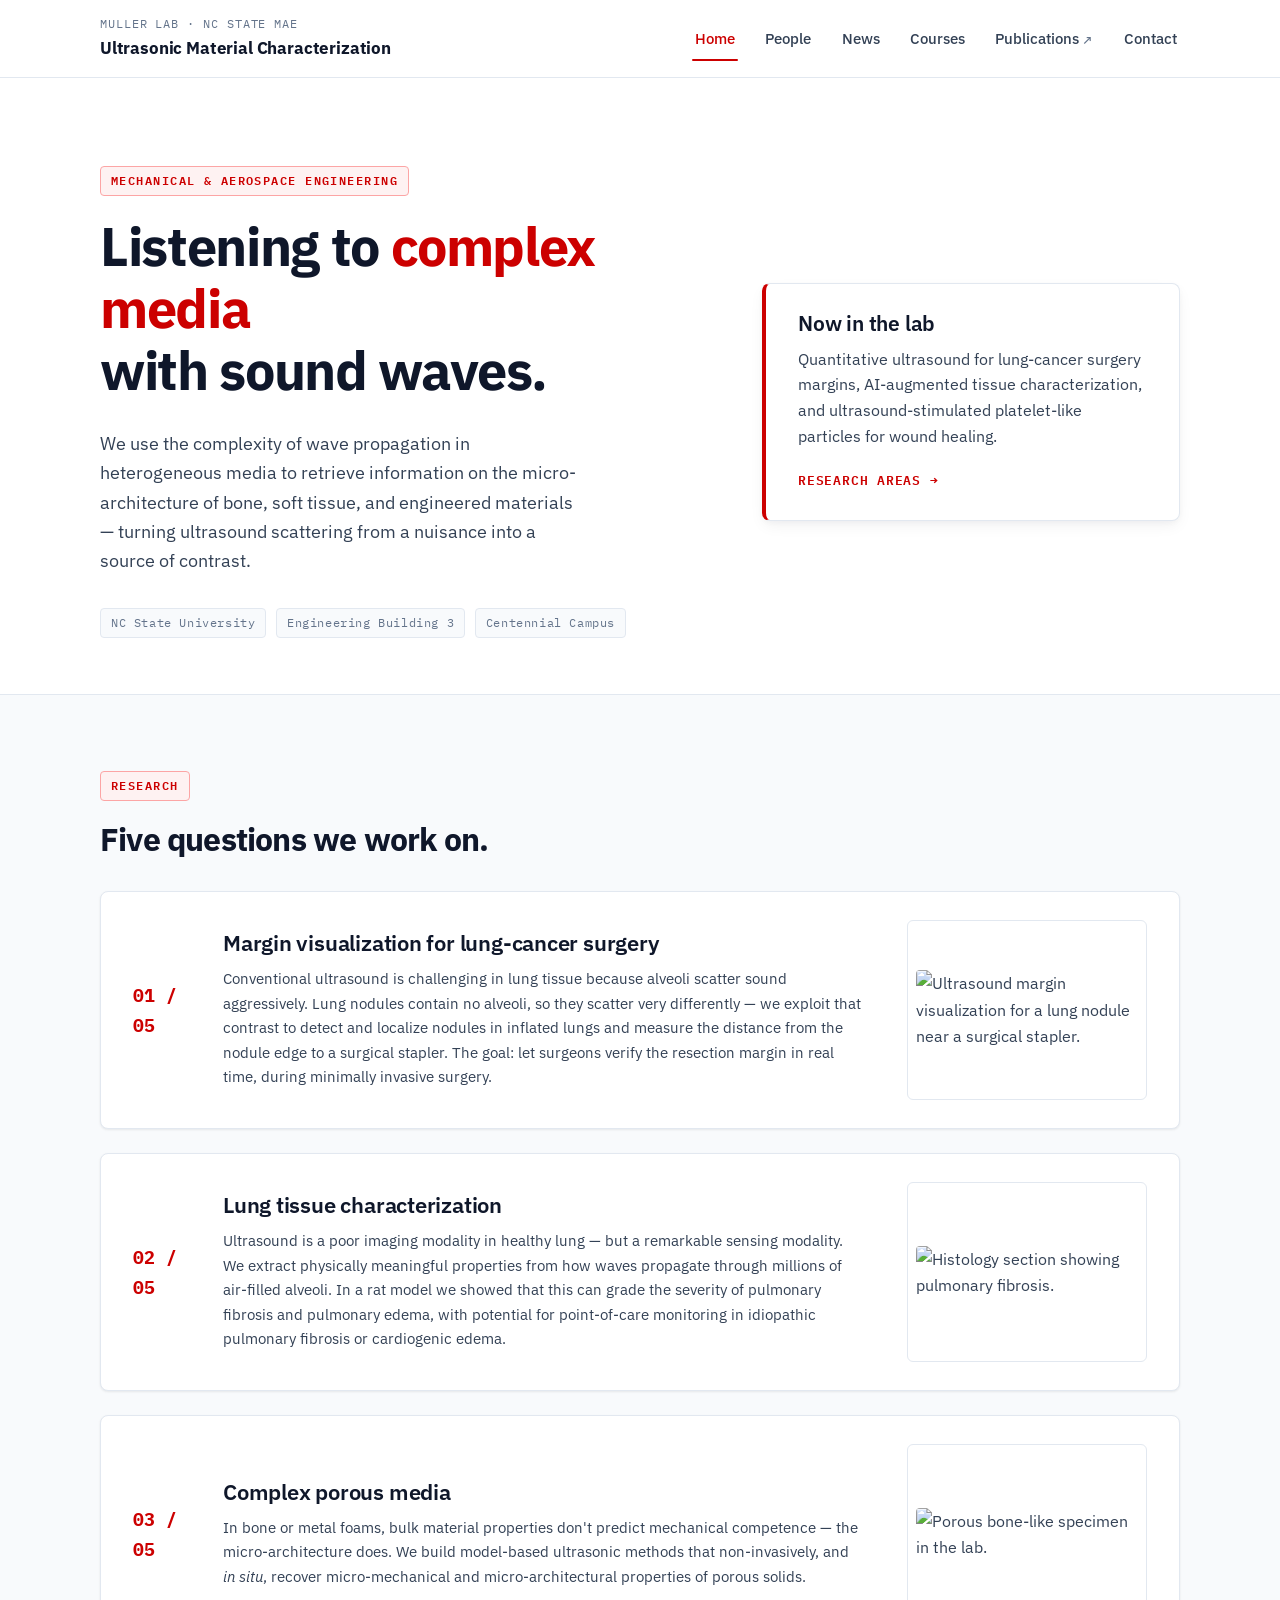
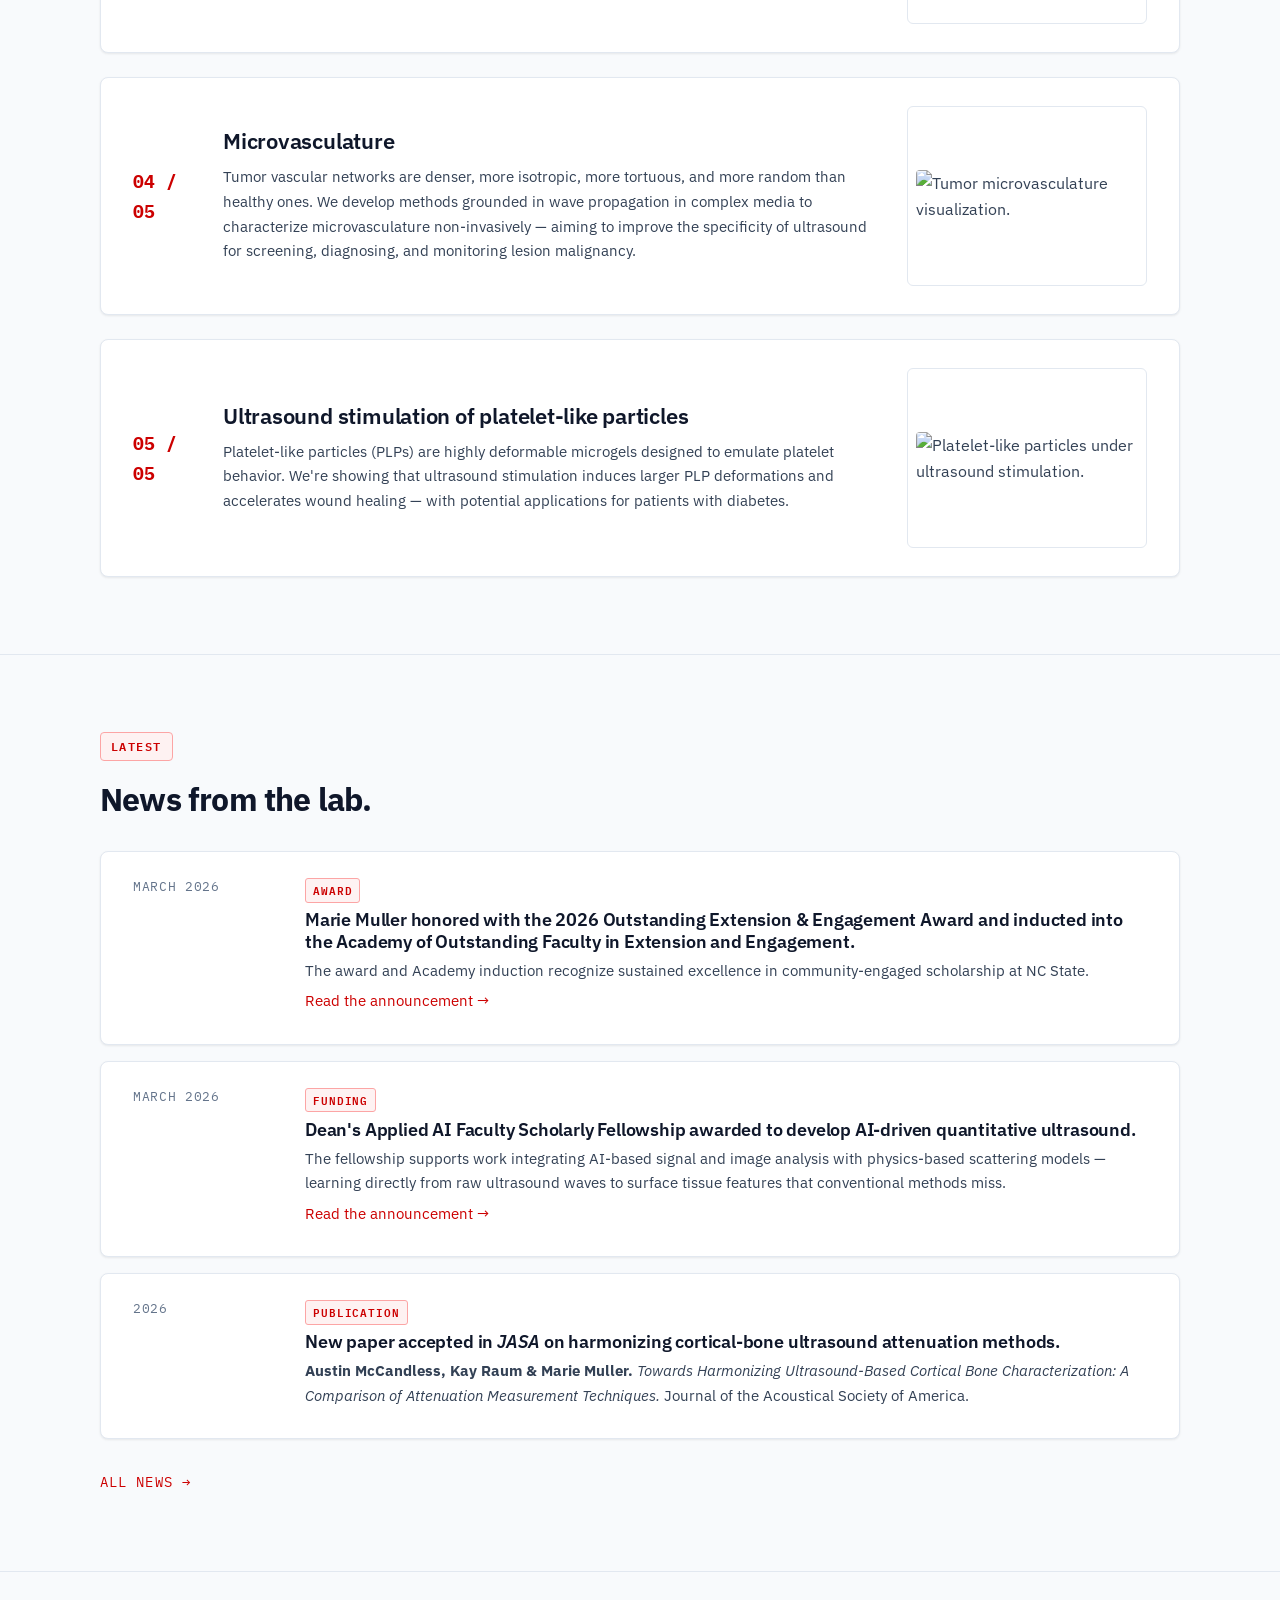
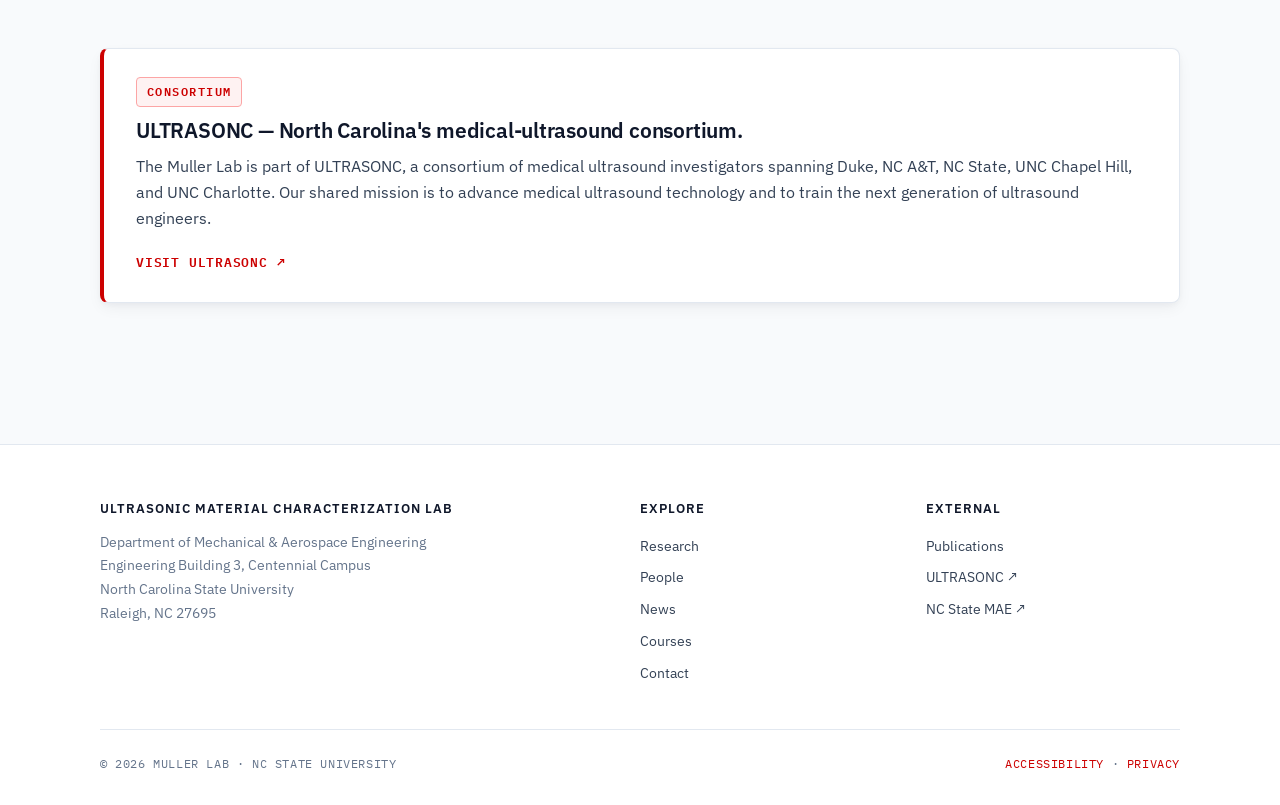
==== commit f09324b5: "Update index.html" ====
--- a/index.html
+++ b/index.html
@@ -249,7 +249,7 @@
         <div>
           <h4>External</h4>
           <ul>
-            <li><a href="https://scholar.google.com/citations?user=9_iponoAAAAJ&hl=en" rel="noopener">Google Scholar ↗</a></li>
+            <li><a href="publications.html">Publications</a></li>
             <li><a href="https://tarheels.live/ultrasonc/" rel="noopener">ULTRASONC ↗</a></li>
             <li><a href="https://www.mae.ncsu.edu/" rel="noopener">NC State MAE ↗</a></li>
           </ul>
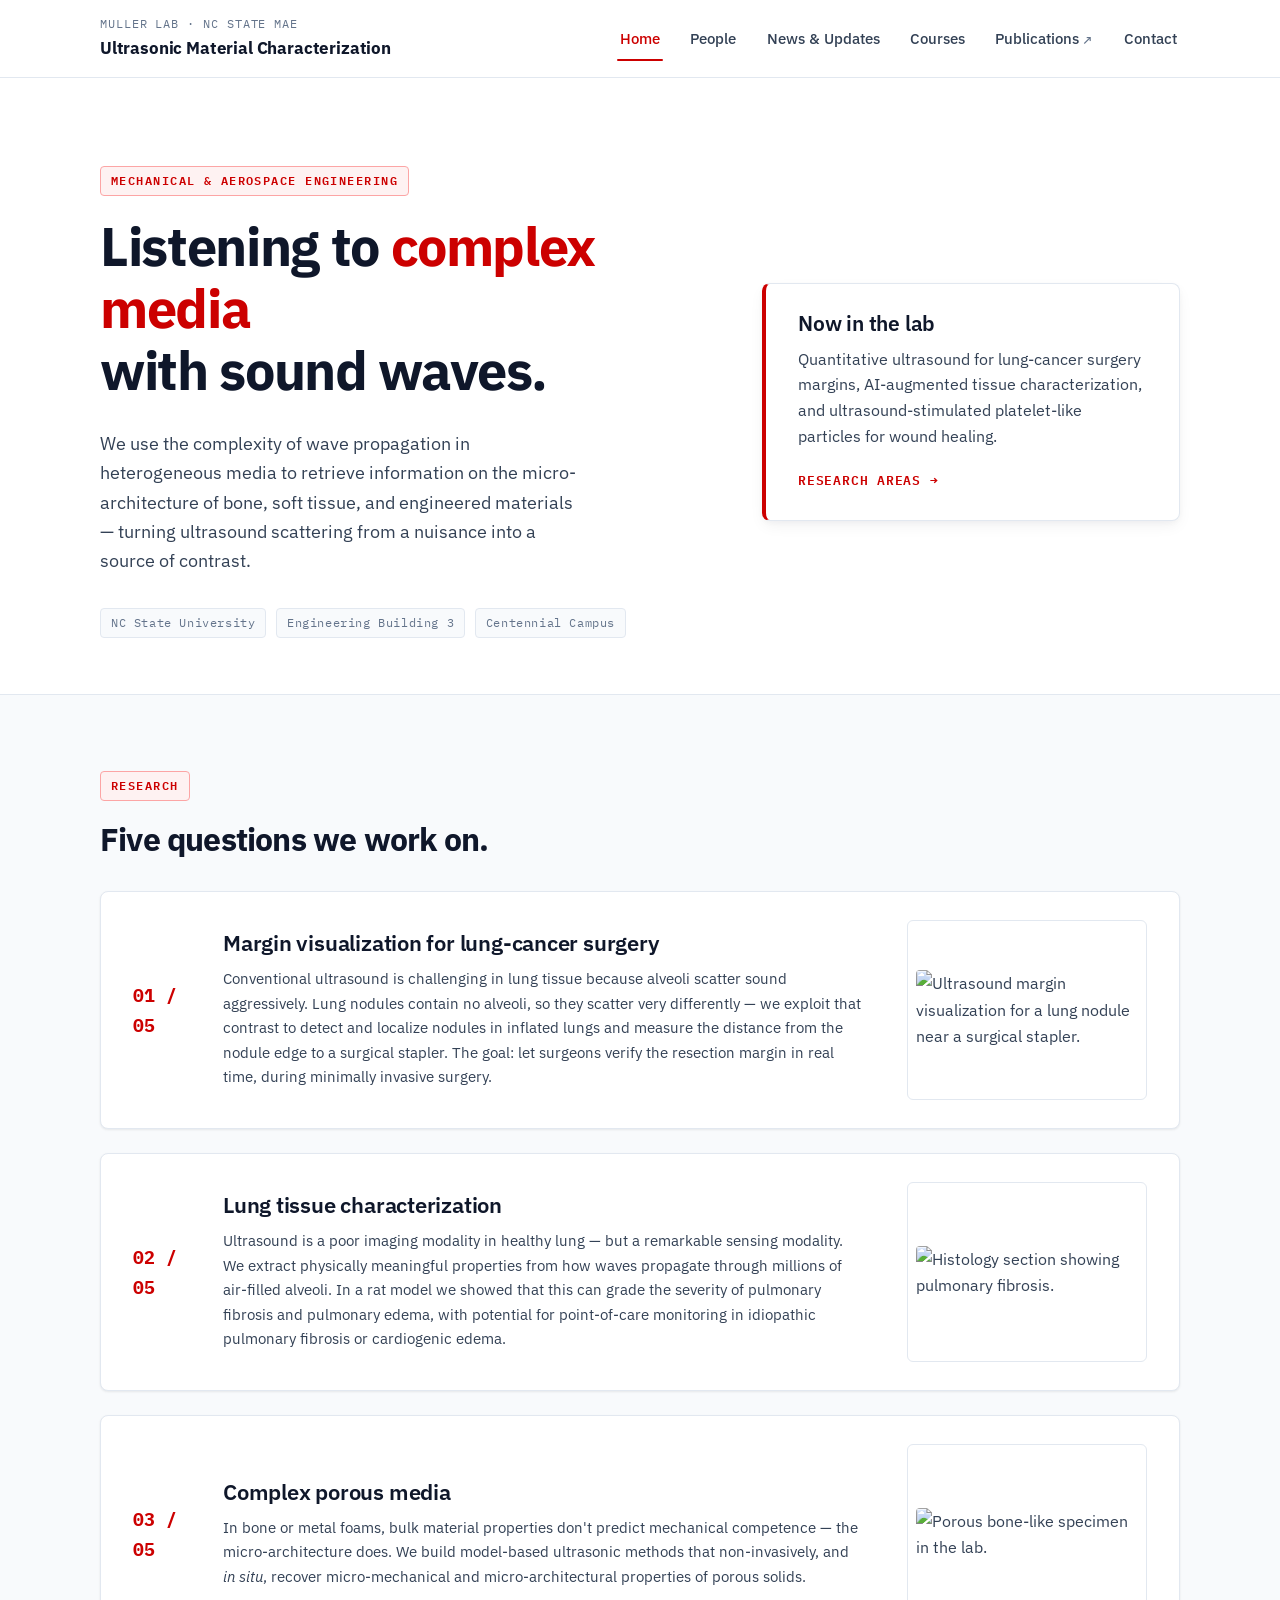
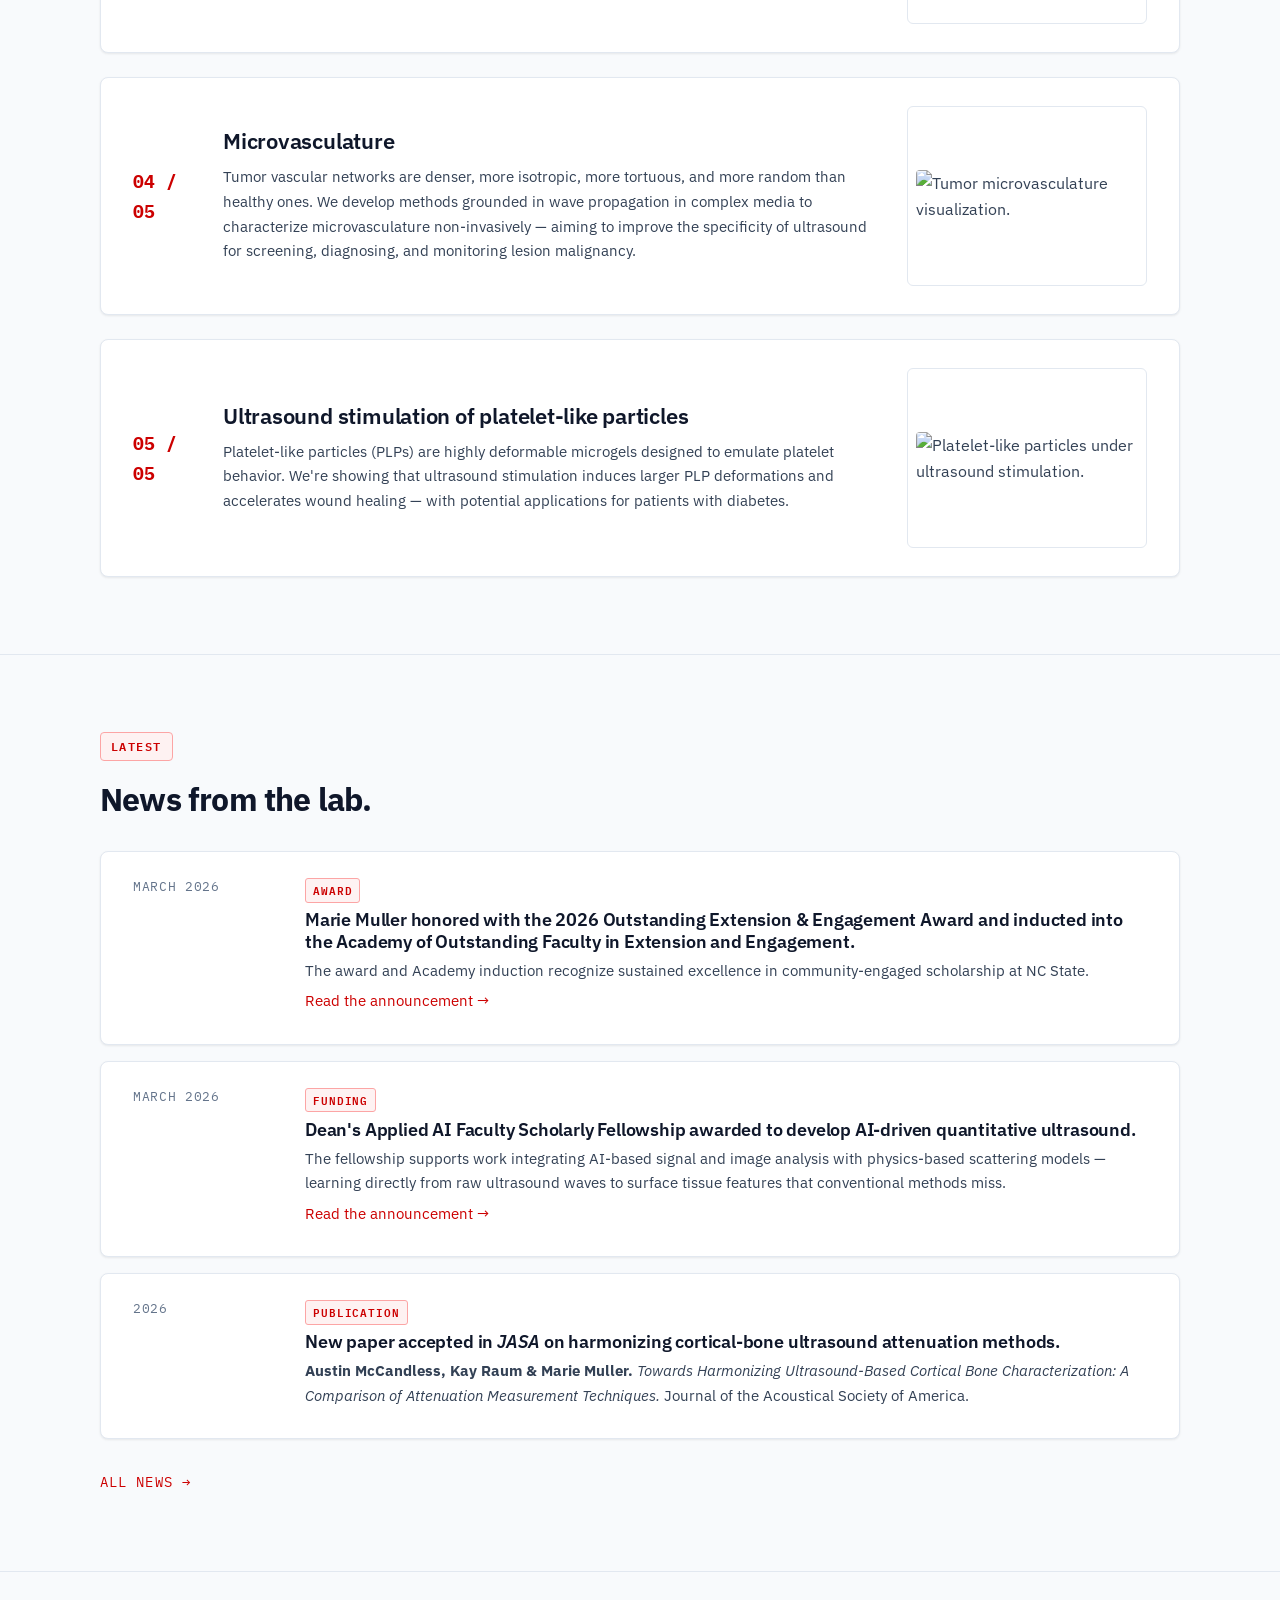
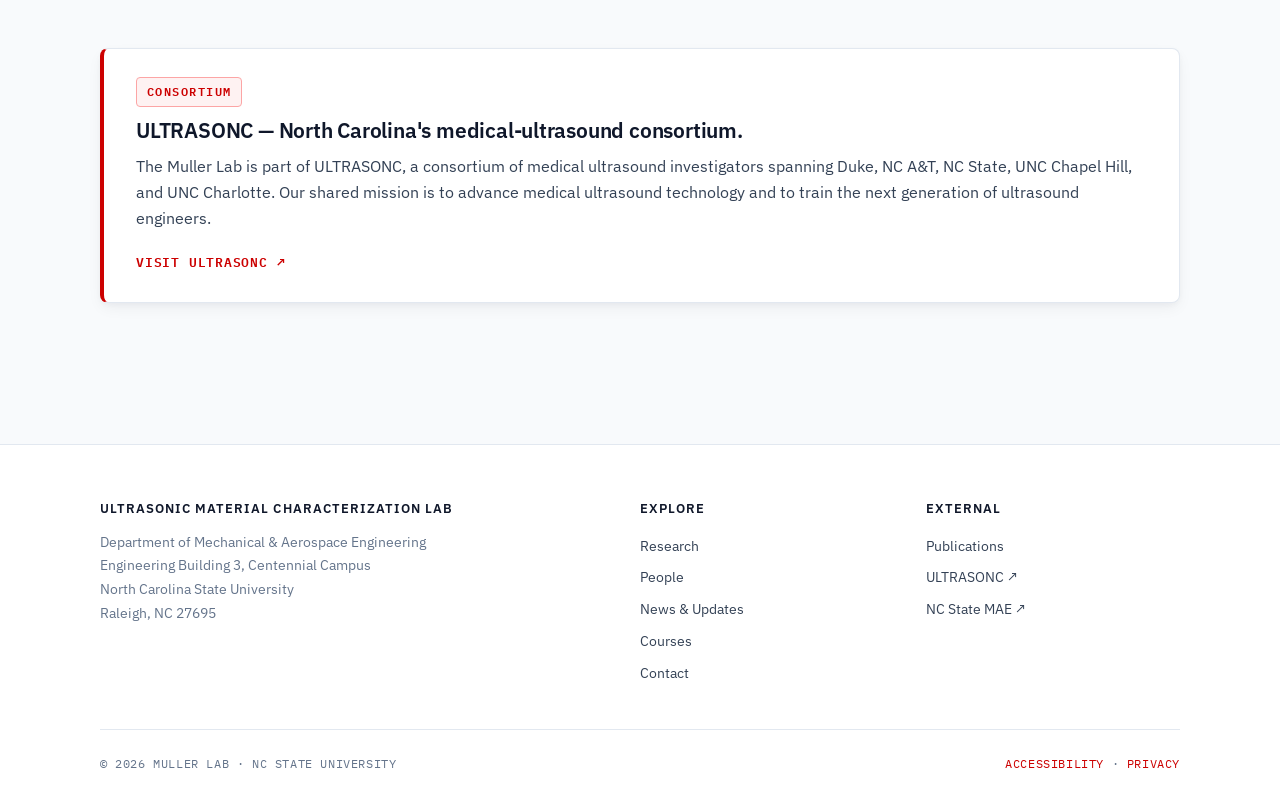
==== commit 96d50597: "Update index.html" ====
--- a/index.html
+++ b/index.html
@@ -25,9 +25,9 @@
       <ul class="nav-links" id="nav-links">
         <li><a class="active" href="index.html">Home</a></li>
         <li><a href="people.html">People</a></li>
-        <li><a href="news.html">News</a></li>
+        <li><a href="news.html">News &amp; Updates</a></li>
         <li><a href="courses.html">Courses</a></li>
-        <li><a class="external" href="https://scholar.google.com/citations?user=9_iponoAAAAJ&hl=en" rel="noopener">Publications</a></li>
+        <li><a class="external" href="https://scholar.google.com/citations?user=9_iPoNoAAAAJ&hl=en&oi=ao" rel="noopener">Publications</a></li>
         <li><a href="contact.html">Contact</a></li>
       </ul>
     </nav>
@@ -241,7 +241,7 @@
           <ul>
             <li><a href="index.html">Research</a></li>
             <li><a href="people.html">People</a></li>
-            <li><a href="news.html">News</a></li>
+            <li><a href="news.html">News &amp; Updates</a></li>
             <li><a href="courses.html">Courses</a></li>
             <li><a href="contact.html">Contact</a></li>
           </ul>
